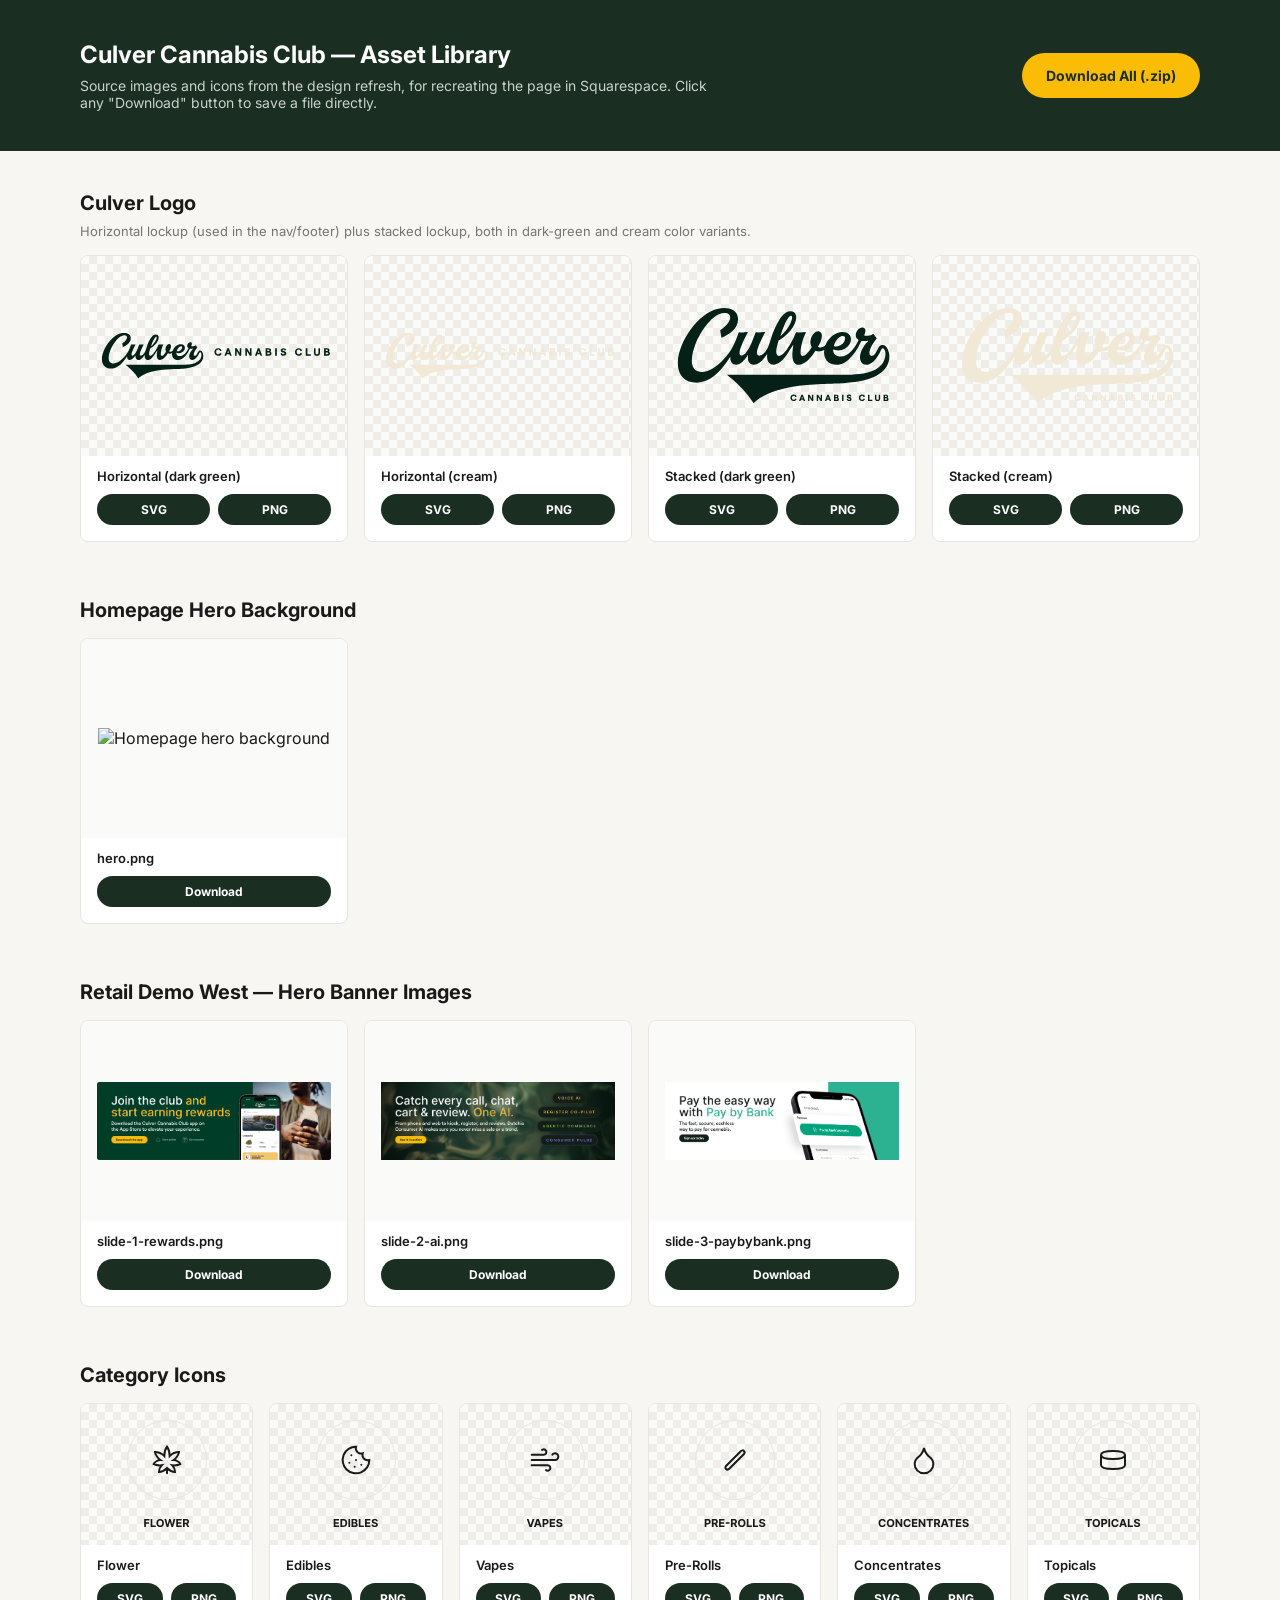
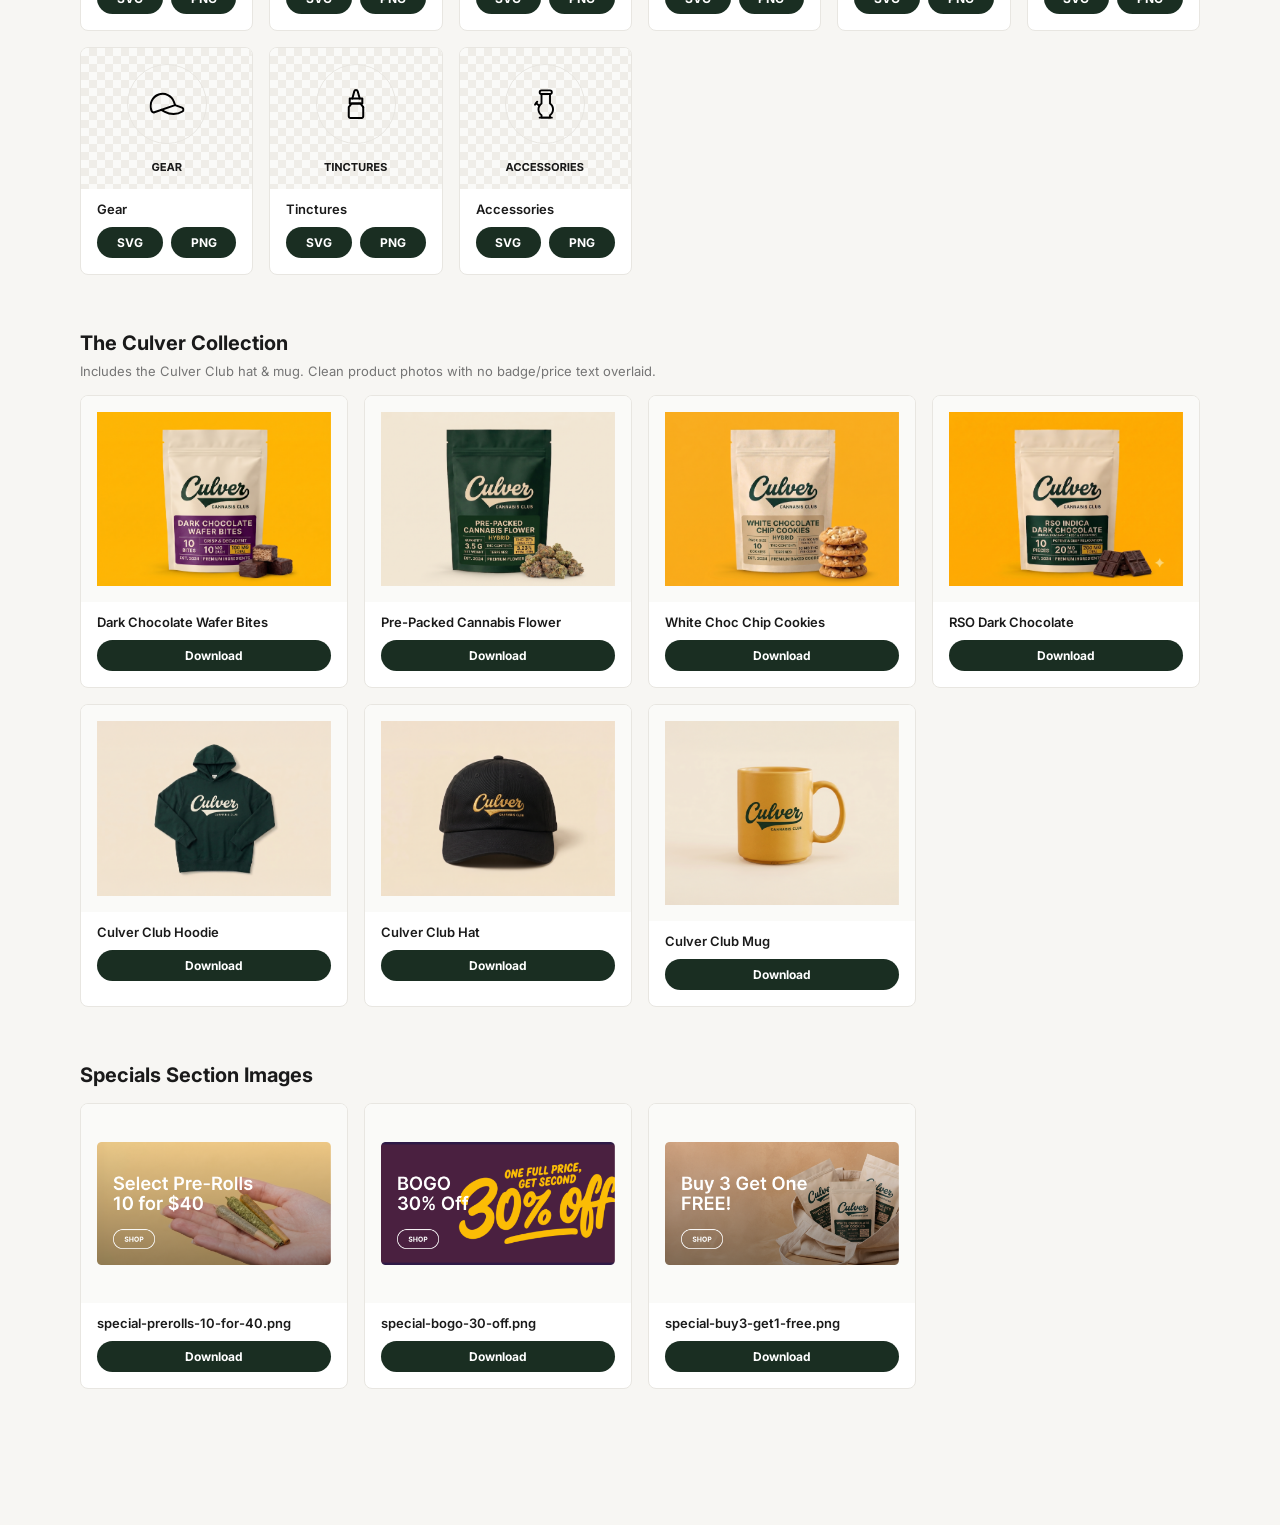
==== asset-library.html @ 673d92b9 "Add dark-green horizontal logo variant Recolors the existing horizontal lockup (only had a cream var" ====
<!DOCTYPE html>
<html lang="en">
<head>
<meta charset="UTF-8">
<title>Culver Cannabis Club — Asset Library</title>
<meta name="viewport" content="width=device-width, initial-scale=1.0">
<meta name="robots" content="noindex, nofollow">
<link rel="preconnect" href="https://fonts.googleapis.com">
<link href="https://fonts.googleapis.com/css2?family=Inter:wght@400;600;700&display=swap" rel="stylesheet">
<link rel="stylesheet" href="asset-library.css">
</head>
<body>

<header class="lib-header">
  <div>
    <h1>Culver Cannabis Club — Asset Library</h1>
    <p>Source images and icons from the design refresh, for recreating the page in Squarespace. Click any "Download" button to save a file directly.</p>
  </div>
  <a class="download-all" href="assets/library/culver-redesign-assets.zip" download>Download All (.zip)</a>
</header>

<main>

  <section class="lib-section">
    <h2>Culver Logo</h2>
    <p class="section-note">Horizontal lockup (used in the nav/footer) plus stacked lockup, both in dark-green and cream color variants.</p>
    <div class="asset-grid">
      <div class="asset-card">
        <div class="asset-thumb checker"><img src="assets/library/logo/culver-logo-horizontal-dark.svg" alt="Culver logo, horizontal, dark green"></div>
        <div class="asset-info">
          <span class="asset-name">Horizontal (dark green)</span>
          <div class="btn-row">
            <a class="btn-download" href="assets/library/logo/culver-logo-horizontal-dark.svg" download>SVG</a>
            <a class="btn-download" href="assets/library/logo/culver-logo-horizontal-dark.png" download>PNG</a>
          </div>
        </div>
      </div>
      <div class="asset-card">
        <div class="asset-thumb checker"><img src="assets/culver-script-logo.svg" alt="Culver logo, horizontal, cream"></div>
        <div class="asset-info">
          <span class="asset-name">Horizontal (cream)</span>
          <div class="btn-row">
            <a class="btn-download" href="assets/culver-script-logo.svg" download>SVG</a>
            <a class="btn-download" href="assets/library/logo/culver-logo.png" download>PNG</a>
          </div>
        </div>
      </div>
      <div class="asset-card">
        <div class="asset-thumb checker"><img src="assets/library/logo/culver-logo-stacked-dark.svg" alt="Culver logo, stacked, dark green"></div>
        <div class="asset-info">
          <span class="asset-name">Stacked (dark green)</span>
          <div class="btn-row">
            <a class="btn-download" href="assets/library/logo/culver-logo-stacked-dark.svg" download>SVG</a>
            <a class="btn-download" href="assets/library/logo/culver-logo-stacked-dark.png" download>PNG</a>
          </div>
        </div>
      </div>
      <div class="asset-card">
        <div class="asset-thumb checker"><img src="assets/library/logo/culver-logo-stacked-cream.svg" alt="Culver logo, stacked, cream"></div>
        <div class="asset-info">
          <span class="asset-name">Stacked (cream)</span>
          <div class="btn-row">
            <a class="btn-download" href="assets/library/logo/culver-logo-stacked-cream.svg" download>SVG</a>
            <a class="btn-download" href="assets/library/logo/culver-logo-stacked-cream.png" download>PNG</a>
          </div>
        </div>
      </div>
    </div>
  </section>

  <section class="lib-section">
    <h2>Homepage Hero Background</h2>
    <div class="asset-grid">
      <div class="asset-card">
        <div class="asset-thumb"><img src="assets/hero.png" alt="Homepage hero background"></div>
        <div class="asset-info">
          <span class="asset-name">hero.png</span>
          <a class="btn-download" href="assets/hero.png" download>Download</a>
        </div>
      </div>
    </div>
  </section>

  <section class="lib-section">
    <h2>Retail Demo West — Hero Banner Images</h2>
    <div class="asset-grid">
      <div class="asset-card">
        <div class="asset-thumb"><img src="assets/retail-west/carousel/slide-1-rewards.png" alt="Rewards banner"></div>
        <div class="asset-info">
          <span class="asset-name">slide-1-rewards.png</span>
          <a class="btn-download" href="assets/retail-west/carousel/slide-1-rewards.png" download>Download</a>
        </div>
      </div>
      <div class="asset-card">
        <div class="asset-thumb"><img src="assets/retail-west/carousel/slide-2-ai.png" alt="AI banner"></div>
        <div class="asset-info">
          <span class="asset-name">slide-2-ai.png</span>
          <a class="btn-download" href="assets/retail-west/carousel/slide-2-ai.png" download>Download</a>
        </div>
      </div>
      <div class="asset-card">
        <div class="asset-thumb"><img src="assets/retail-west/carousel/slide-3-paybybank.png" alt="Pay by Bank banner"></div>
        <div class="asset-info">
          <span class="asset-name">slide-3-paybybank.png</span>
          <a class="btn-download" href="assets/retail-west/carousel/slide-3-paybybank.png" download>Download</a>
        </div>
      </div>
    </div>
  </section>

  <section class="lib-section">
    <h2>Category Icons</h2>
    <div class="asset-grid asset-grid-compact">
      <div class="asset-card">
        <div class="asset-thumb checker"><img src="assets/retail-west/categories/flower.svg" alt="Flower icon"></div>
        <div class="asset-info">
          <span class="asset-name">Flower</span>
          <div class="btn-row">
            <a class="btn-download" href="assets/retail-west/categories/flower.svg" download>SVG</a>
            <a class="btn-download" href="assets/library/categories/flower.png" download>PNG</a>
          </div>
        </div>
      </div>
      <div class="asset-card">
        <div class="asset-thumb checker"><img src="assets/retail-west/categories/edibles.svg" alt="Edibles icon"></div>
        <div class="asset-info">
          <span class="asset-name">Edibles</span>
          <div class="btn-row">
            <a class="btn-download" href="assets/retail-west/categories/edibles.svg" download>SVG</a>
            <a class="btn-download" href="assets/library/categories/edibles.png" download>PNG</a>
          </div>
        </div>
      </div>
      <div class="asset-card">
        <div class="asset-thumb checker"><img src="assets/retail-west/categories/vapes.svg" alt="Vapes icon"></div>
        <div class="asset-info">
          <span class="asset-name">Vapes</span>
          <div class="btn-row">
            <a class="btn-download" href="assets/retail-west/categories/vapes.svg" download>SVG</a>
            <a class="btn-download" href="assets/library/categories/vapes.png" download>PNG</a>
          </div>
        </div>
      </div>
      <div class="asset-card">
        <div class="asset-thumb checker"><img src="assets/retail-west/categories/pre-rolls.svg" alt="Pre-Rolls icon"></div>
        <div class="asset-info">
          <span class="asset-name">Pre-Rolls</span>
          <div class="btn-row">
            <a class="btn-download" href="assets/retail-west/categories/pre-rolls.svg" download>SVG</a>
            <a class="btn-download" href="assets/library/categories/pre-rolls.png" download>PNG</a>
          </div>
        </div>
      </div>
      <div class="asset-card">
        <div class="asset-thumb checker"><img src="assets/retail-west/categories/concentrates.svg" alt="Concentrates icon"></div>
        <div class="asset-info">
          <span class="asset-name">Concentrates</span>
          <div class="btn-row">
            <a class="btn-download" href="assets/retail-west/categories/concentrates.svg" download>SVG</a>
            <a class="btn-download" href="assets/library/categories/concentrates.png" download>PNG</a>
          </div>
        </div>
      </div>
      <div class="asset-card">
        <div class="asset-thumb checker"><img src="assets/retail-west/categories/topicals.svg" alt="Topicals icon"></div>
        <div class="asset-info">
          <span class="asset-name">Topicals</span>
          <div class="btn-row">
            <a class="btn-download" href="assets/retail-west/categories/topicals.svg" download>SVG</a>
            <a class="btn-download" href="assets/library/categories/topicals.png" download>PNG</a>
          </div>
        </div>
      </div>
      <div class="asset-card">
        <div class="asset-thumb checker"><img src="assets/retail-west/categories/gear.svg" alt="Gear icon"></div>
        <div class="asset-info">
          <span class="asset-name">Gear</span>
          <div class="btn-row">
            <a class="btn-download" href="assets/retail-west/categories/gear.svg" download>SVG</a>
            <a class="btn-download" href="assets/library/categories/gear.png" download>PNG</a>
          </div>
        </div>
      </div>
      <div class="asset-card">
        <div class="asset-thumb checker"><img src="assets/retail-west/categories/tinctures.svg" alt="Tinctures icon"></div>
        <div class="asset-info">
          <span class="asset-name">Tinctures</span>
          <div class="btn-row">
            <a class="btn-download" href="assets/retail-west/categories/tinctures.svg" download>SVG</a>
            <a class="btn-download" href="assets/library/categories/tinctures.png" download>PNG</a>
          </div>
        </div>
      </div>
      <div class="asset-card">
        <div class="asset-thumb checker"><img src="assets/retail-west/categories/accessories.svg" alt="Accessories icon"></div>
        <div class="asset-info">
          <span class="asset-name">Accessories</span>
          <div class="btn-row">
            <a class="btn-download" href="assets/retail-west/categories/accessories.svg" download>SVG</a>
            <a class="btn-download" href="assets/library/categories/accessories.png" download>PNG</a>
          </div>
        </div>
      </div>
    </div>
  </section>

  <section class="lib-section">
    <h2>The Culver Collection</h2>
    <p class="section-note">Includes the Culver Club hat &amp; mug. Clean product photos with no badge/price text overlaid.</p>
    <div class="asset-grid">
      <div class="asset-card">
        <div class="asset-thumb"><img src="assets/library/culver-collection/dark-chocolate-wafer-bites.png" alt="Dark Chocolate Wafer Bites"></div>
        <div class="asset-info">
          <span class="asset-name">Dark Chocolate Wafer Bites</span>
          <a class="btn-download" href="assets/library/culver-collection/dark-chocolate-wafer-bites.png" download>Download</a>
        </div>
      </div>
      <div class="asset-card">
        <div class="asset-thumb"><img src="assets/library/culver-collection/pre-packed-cannabis-flower.png" alt="Pre-Packed Cannabis Flower"></div>
        <div class="asset-info">
          <span class="asset-name">Pre-Packed Cannabis Flower</span>
          <a class="btn-download" href="assets/library/culver-collection/pre-packed-cannabis-flower.png" download>Download</a>
        </div>
      </div>
      <div class="asset-card">
        <div class="asset-thumb"><img src="assets/library/culver-collection/white-choc-chip-cookies.png" alt="White Choc Chip Cookies"></div>
        <div class="asset-info">
          <span class="asset-name">White Choc Chip Cookies</span>
          <a class="btn-download" href="assets/library/culver-collection/white-choc-chip-cookies.png" download>Download</a>
        </div>
      </div>
      <div class="asset-card">
        <div class="asset-thumb"><img src="assets/library/culver-collection/rso-dark-chocolate.png" alt="RSO Dark Chocolate"></div>
        <div class="asset-info">
          <span class="asset-name">RSO Dark Chocolate</span>
          <a class="btn-download" href="assets/library/culver-collection/rso-dark-chocolate.png" download>Download</a>
        </div>
      </div>
      <div class="asset-card">
        <div class="asset-thumb"><img src="assets/library/culver-collection/culver-club-hoodie.png" alt="Culver Club Hoodie"></div>
        <div class="asset-info">
          <span class="asset-name">Culver Club Hoodie</span>
          <a class="btn-download" href="assets/library/culver-collection/culver-club-hoodie.png" download>Download</a>
        </div>
      </div>
      <div class="asset-card">
        <div class="asset-thumb"><img src="assets/library/culver-collection/culver-club-hat.png" alt="Culver Club Hat"></div>
        <div class="asset-info">
          <span class="asset-name">Culver Club Hat</span>
          <a class="btn-download" href="assets/library/culver-collection/culver-club-hat.png" download>Download</a>
        </div>
      </div>
      <div class="asset-card">
        <div class="asset-thumb"><img src="assets/library/culver-collection/culver-club-mug.png" alt="Culver Club Mug"></div>
        <div class="asset-info">
          <span class="asset-name">Culver Club Mug</span>
          <a class="btn-download" href="assets/library/culver-collection/culver-club-mug.png" download>Download</a>
        </div>
      </div>
    </div>
  </section>

  <section class="lib-section">
    <h2>Specials Section Images</h2>
    <div class="asset-grid">
      <div class="asset-card">
        <div class="asset-thumb"><img src="assets/retail-west/specials/special-prerolls-10-for-40.png" alt="Select Pre-Rolls 10 for $40"></div>
        <div class="asset-info">
          <span class="asset-name">special-prerolls-10-for-40.png</span>
          <a class="btn-download" href="assets/retail-west/specials/special-prerolls-10-for-40.png" download>Download</a>
        </div>
      </div>
      <div class="asset-card">
        <div class="asset-thumb"><img src="assets/retail-west/specials/special-bogo-30-off.png" alt="BOGO 30% Off"></div>
        <div class="asset-info">
          <span class="asset-name">special-bogo-30-off.png</span>
          <a class="btn-download" href="assets/retail-west/specials/special-bogo-30-off.png" download>Download</a>
        </div>
      </div>
      <div class="asset-card">
        <div class="asset-thumb"><img src="assets/retail-west/specials/special-buy3-get1-free.png" alt="Buy 3 Get One Free"></div>
        <div class="asset-info">
          <span class="asset-name">special-buy3-get1-free.png</span>
          <a class="btn-download" href="assets/retail-west/specials/special-buy3-get1-free.png" download>Download</a>
        </div>
      </div>
    </div>
  </section>

</main>
</body>
</html>
---- asset-library.css ----
* {
  margin: 0;
  padding: 0;
  box-sizing: border-box;
}

body {
  font-family: 'Inter', sans-serif;
  background: #F7F6F3;
  color: #1A1A1A;
}

.lib-header {
  background: #1A2E22;
  color: #fff;
  padding: 40px 80px;
  display: flex;
  align-items: center;
  justify-content: space-between;
  gap: 24px;
  flex-wrap: wrap;
}

.lib-header h1 {
  font-size: 24px;
  margin-bottom: 8px;
}

.lib-header p {
  font-size: 14px;
  color: #C9D2CB;
  max-width: 640px;
}

.download-all {
  flex-shrink: 0;
  background: #FBBC05;
  color: #1A2E22;
  font-weight: 700;
  font-size: 14px;
  text-decoration: none;
  padding: 14px 24px;
  border-radius: 100px;
  white-space: nowrap;
}

main {
  padding: 40px 80px 80px;
}

.lib-section {
  margin-bottom: 56px;
}

.lib-section h2 {
  font-size: 20px;
  font-weight: 700;
  margin-bottom: 8px;
}

.section-note {
  font-size: 13px;
  color: #757575;
  margin-bottom: 16px;
}

.asset-grid {
  display: grid;
  grid-template-columns: repeat(auto-fill, minmax(220px, 1fr));
  gap: 16px;
  margin-top: 16px;
}

.asset-grid-compact {
  grid-template-columns: repeat(auto-fill, minmax(160px, 1fr));
}

.asset-card {
  background: #fff;
  border: 1px solid #E8E6E1;
  border-radius: 8px;
  overflow: hidden;
  display: flex;
  flex-direction: column;
}

.asset-thumb {
  aspect-ratio: 4 / 3;
  display: flex;
  align-items: center;
  justify-content: center;
  background: #FAFAF8;
  padding: 16px;
}

.asset-thumb.checker {
  background-image:
    linear-gradient(45deg, #EFEDE8 25%, transparent 25%),
    linear-gradient(-45deg, #EFEDE8 25%, transparent 25%),
    linear-gradient(45deg, transparent 75%, #EFEDE8 75%),
    linear-gradient(-45deg, transparent 75%, #EFEDE8 75%);
  background-size: 16px 16px;
  background-position: 0 0, 0 8px, 8px -8px, -8px 0;
}

.asset-thumb img {
  max-width: 100%;
  max-height: 100%;
  object-fit: contain;
}

.asset-info {
  padding: 12px 16px 16px;
  display: flex;
  flex-direction: column;
  gap: 10px;
}

.asset-name {
  font-size: 13px;
  font-weight: 600;
  word-break: break-word;
}

.btn-download {
  display: inline-block;
  text-align: center;
  background: #1A2E22;
  color: #fff;
  font-size: 12px;
  font-weight: 700;
  text-decoration: none;
  padding: 8px 14px;
  border-radius: 100px;
}

.btn-row {
  display: flex;
  gap: 8px;
}

.btn-row .btn-download {
  flex: 1;
}
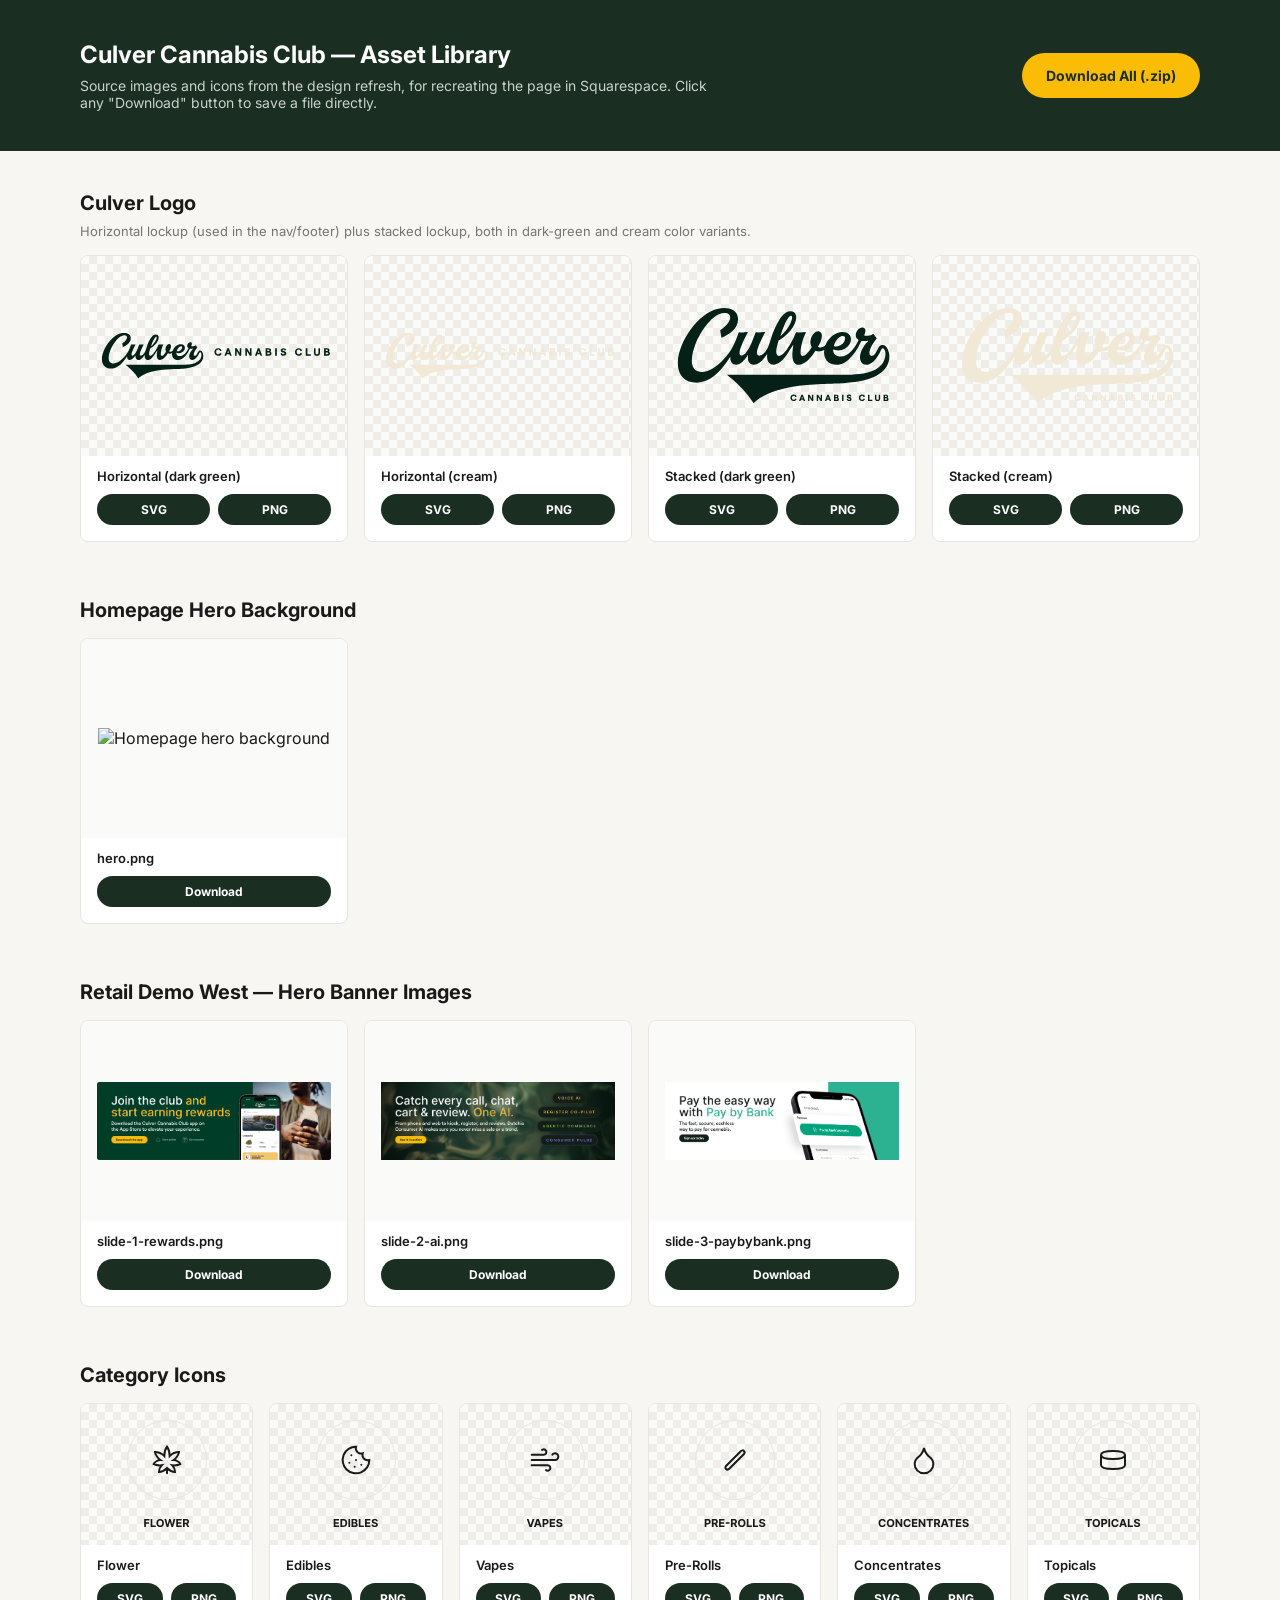
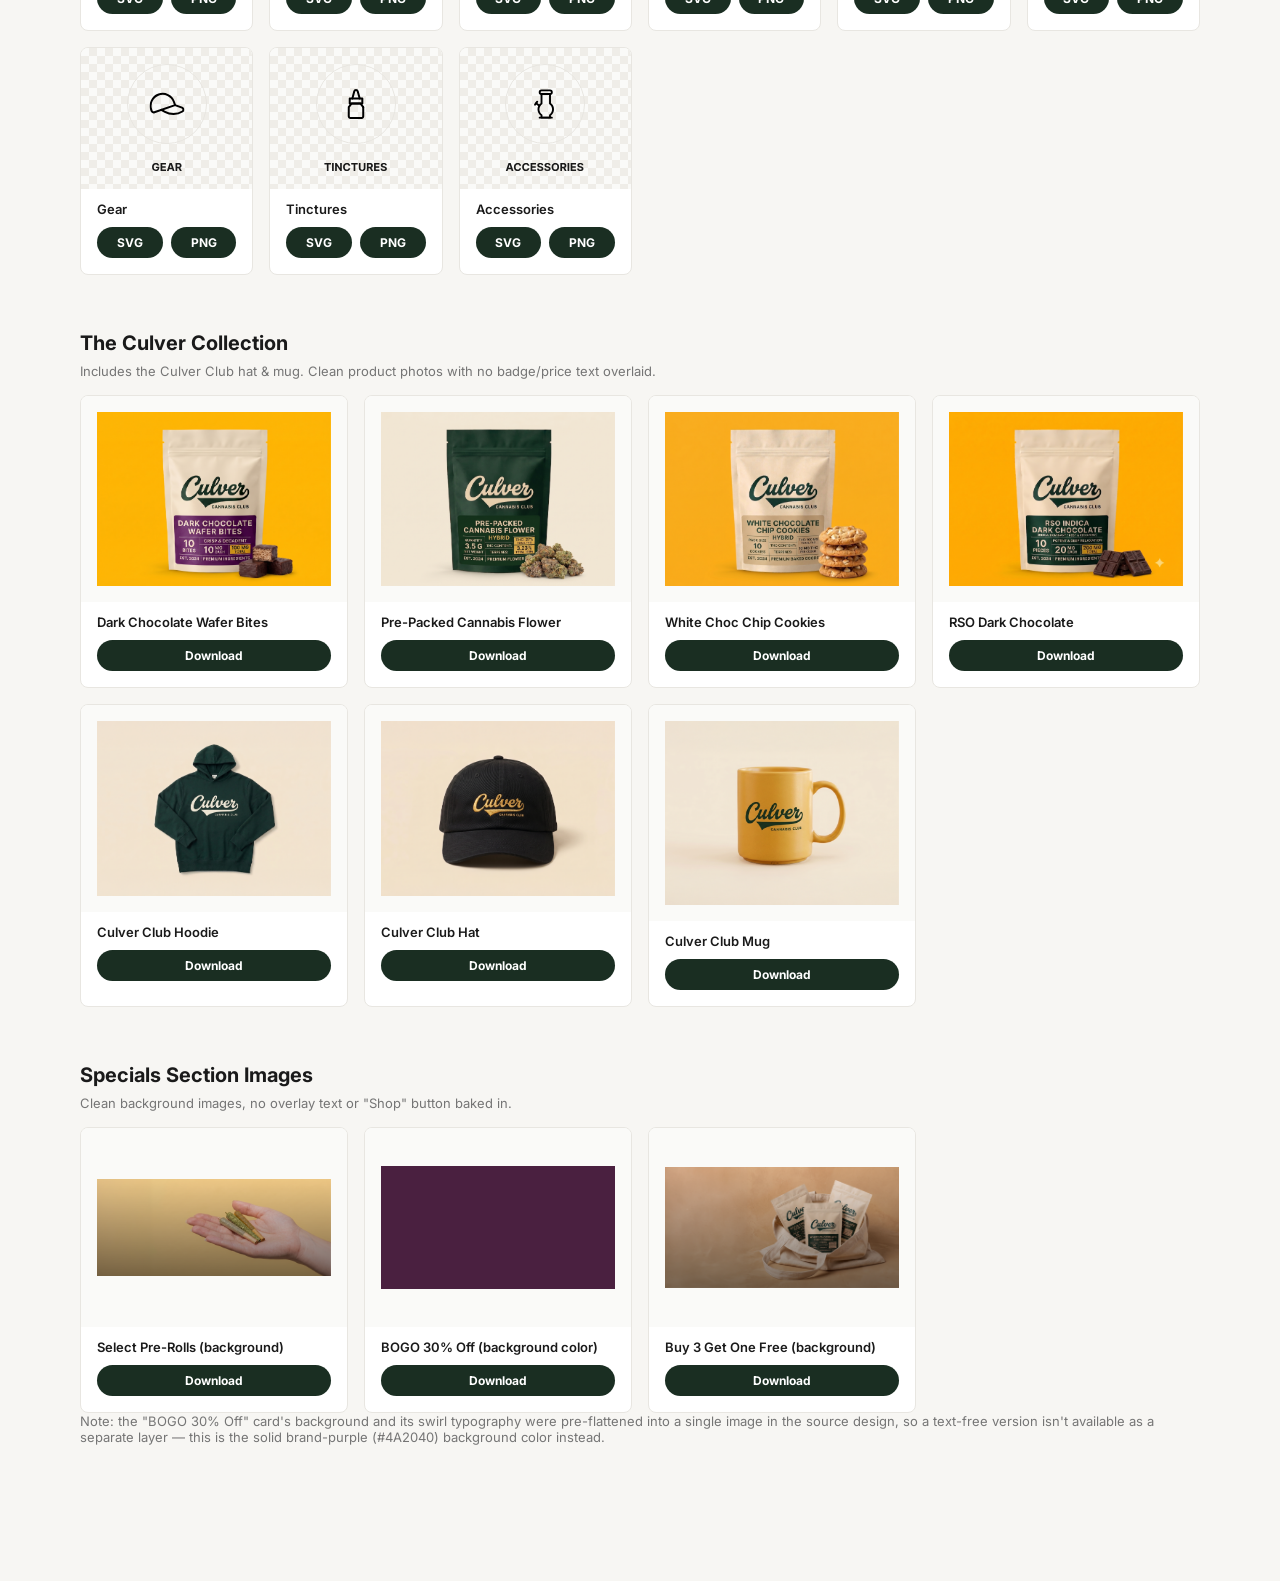
==== commit a481d6bb: "Use clean specials background images (no overlay text/CTA button) Re-exports the specials section ba" ====
--- a/asset-library.html
+++ b/asset-library.html
@@ -262,29 +262,31 @@
 
   <section class="lib-section">
     <h2>Specials Section Images</h2>
-    <div class="asset-grid">
-      <div class="asset-card">
-        <div class="asset-thumb"><img src="assets/retail-west/specials/special-prerolls-10-for-40.png" alt="Select Pre-Rolls 10 for $40"></div>
-        <div class="asset-info">
-          <span class="asset-name">special-prerolls-10-for-40.png</span>
-          <a class="btn-download" href="assets/retail-west/specials/special-prerolls-10-for-40.png" download>Download</a>
-        </div>
-      </div>
-      <div class="asset-card">
-        <div class="asset-thumb"><img src="assets/retail-west/specials/special-bogo-30-off.png" alt="BOGO 30% Off"></div>
-        <div class="asset-info">
-          <span class="asset-name">special-bogo-30-off.png</span>
-          <a class="btn-download" href="assets/retail-west/specials/special-bogo-30-off.png" download>Download</a>
-        </div>
-      </div>
-      <div class="asset-card">
-        <div class="asset-thumb"><img src="assets/retail-west/specials/special-buy3-get1-free.png" alt="Buy 3 Get One Free"></div>
-        <div class="asset-info">
-          <span class="asset-name">special-buy3-get1-free.png</span>
-          <a class="btn-download" href="assets/retail-west/specials/special-buy3-get1-free.png" download>Download</a>
-        </div>
-      </div>
-    </div>
+    <p class="section-note">Clean background images, no overlay text or "Shop" button baked in.</p>
+    <div class="asset-grid">
+      <div class="asset-card">
+        <div class="asset-thumb"><img src="assets/library/specials/special-prerolls-clean.png" alt="Select Pre-Rolls background, no text"></div>
+        <div class="asset-info">
+          <span class="asset-name">Select Pre-Rolls (background)</span>
+          <a class="btn-download" href="assets/library/specials/special-prerolls-clean.png" download>Download</a>
+        </div>
+      </div>
+      <div class="asset-card">
+        <div class="asset-thumb"><img src="assets/library/specials/special-bogo-clean.png" alt="BOGO background color, no text"></div>
+        <div class="asset-info">
+          <span class="asset-name">BOGO 30% Off (background color)</span>
+          <a class="btn-download" href="assets/library/specials/special-bogo-clean.png" download>Download</a>
+        </div>
+      </div>
+      <div class="asset-card">
+        <div class="asset-thumb"><img src="assets/library/specials/special-buy3-get1-free-clean.png" alt="Buy 3 Get One Free background, no text"></div>
+        <div class="asset-info">
+          <span class="asset-name">Buy 3 Get One Free (background)</span>
+          <a class="btn-download" href="assets/library/specials/special-buy3-get1-free-clean.png" download>Download</a>
+        </div>
+      </div>
+    </div>
+    <p class="section-note">Note: the "BOGO 30% Off" card's background and its swirl typography were pre-flattened into a single image in the source design, so a text-free version isn't available as a separate layer — this is the solid brand-purple (#4A2040) background color instead.</p>
   </section>
 
 </main>
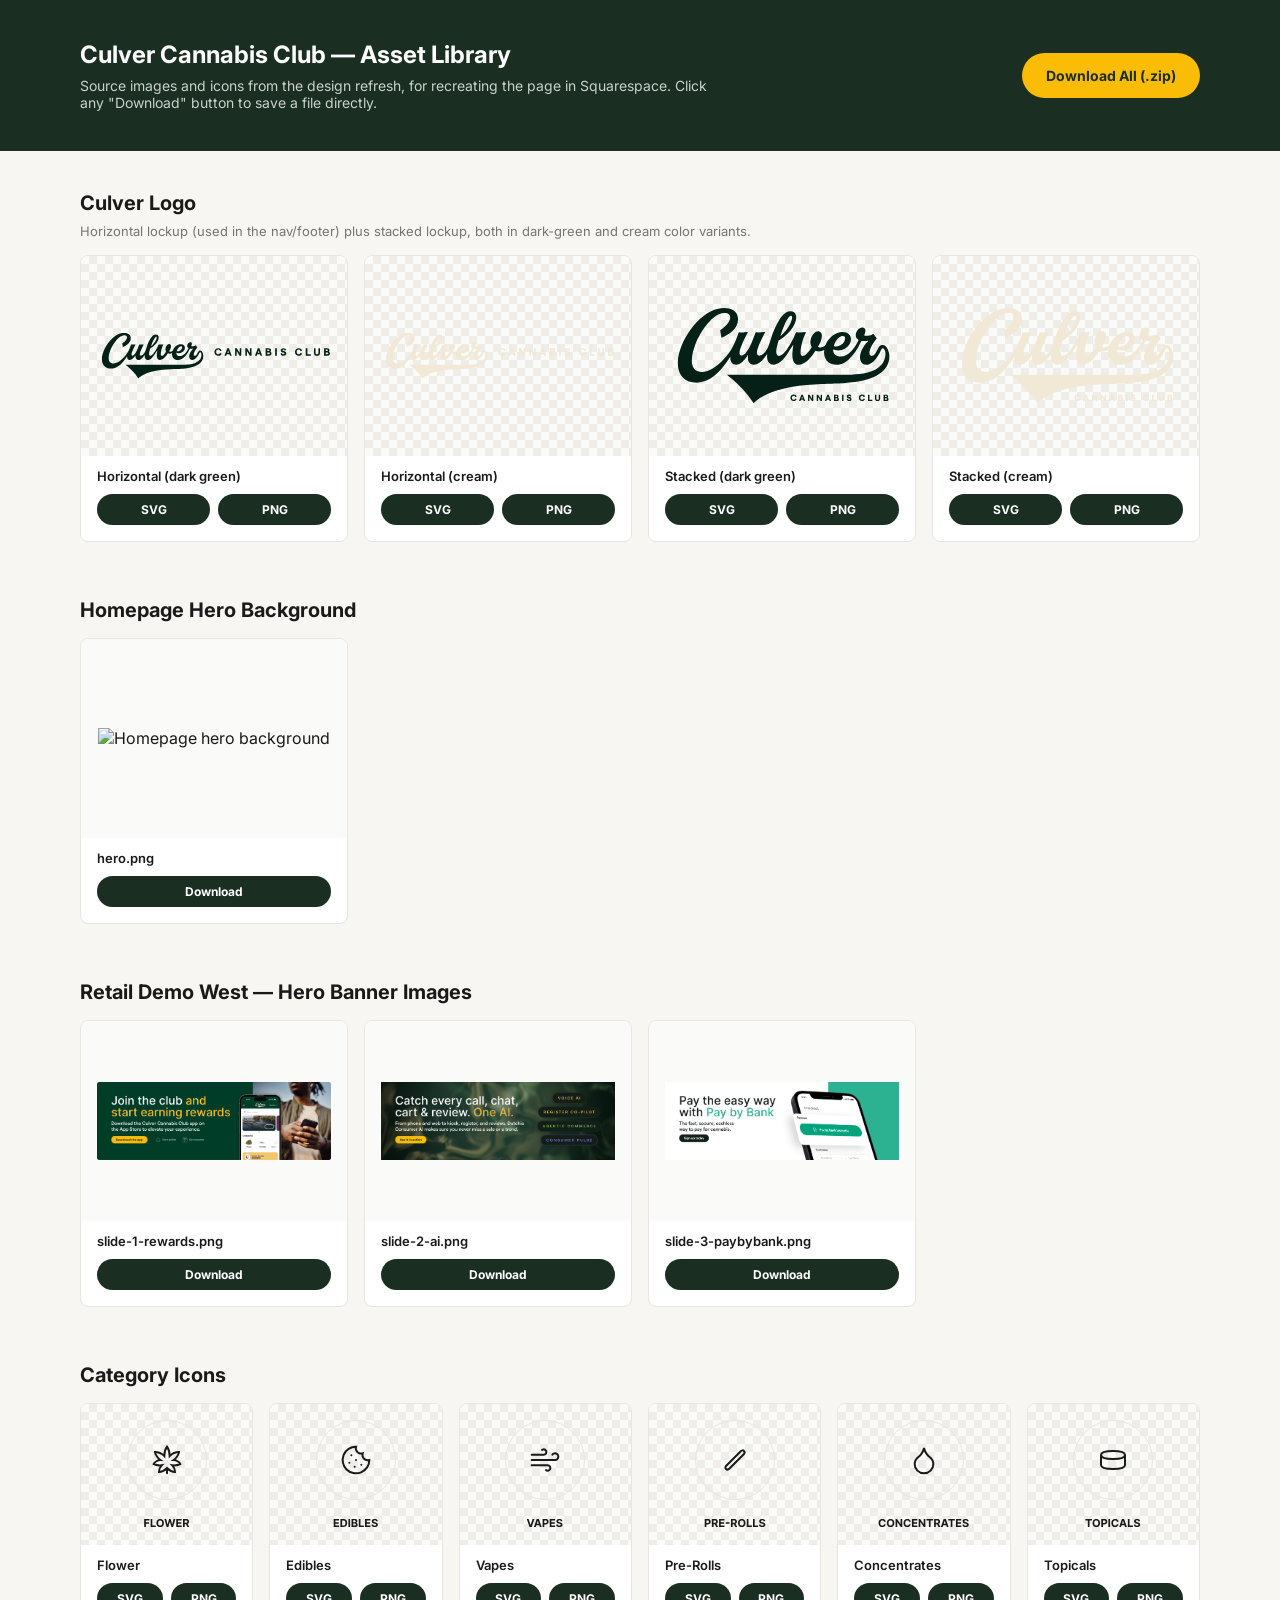
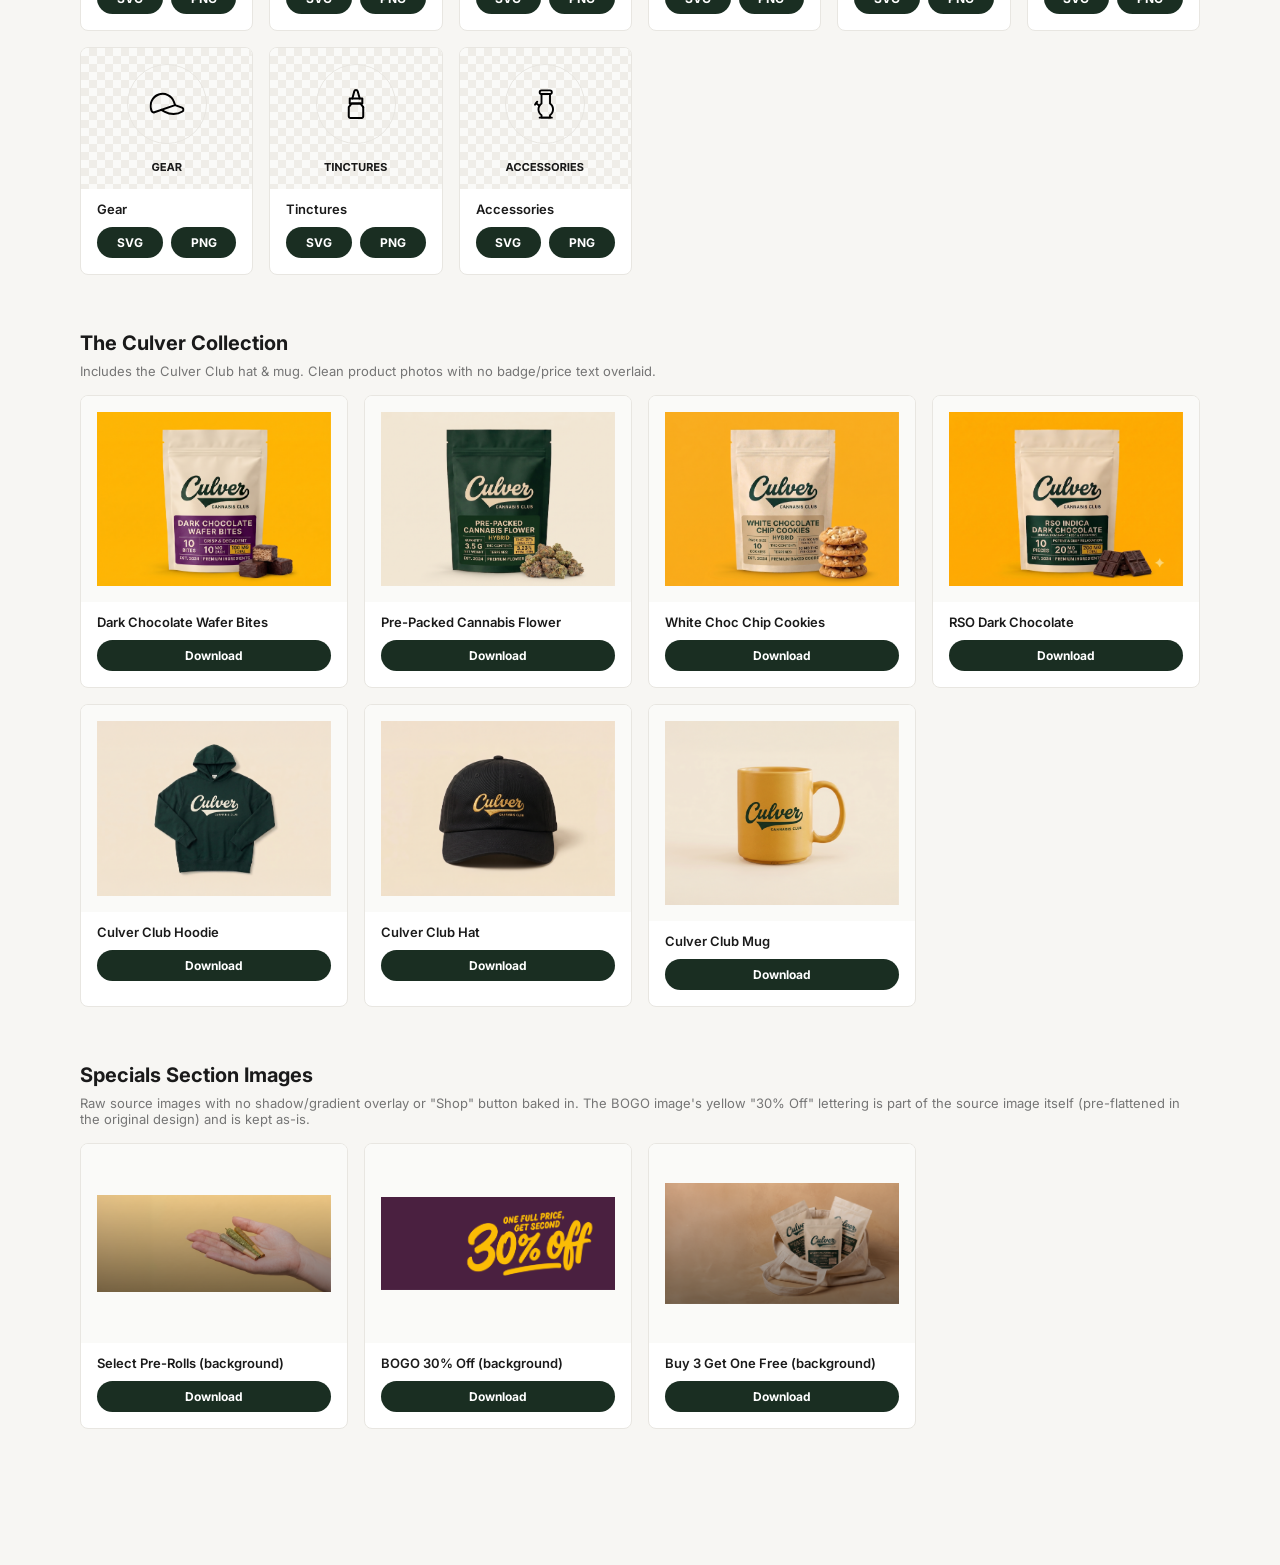
==== commit fa1ba893: "Remove shadow gradient overlay from specials images The specials backgrounds each had a dark linear-" ====
--- a/asset-library.html
+++ b/asset-library.html
@@ -262,31 +262,30 @@
 
   <section class="lib-section">
     <h2>Specials Section Images</h2>
-    <p class="section-note">Clean background images, no overlay text or "Shop" button baked in.</p>
-    <div class="asset-grid">
-      <div class="asset-card">
-        <div class="asset-thumb"><img src="assets/library/specials/special-prerolls-clean.png" alt="Select Pre-Rolls background, no text"></div>
+    <p class="section-note">Raw source images with no shadow/gradient overlay or "Shop" button baked in. The BOGO image's yellow "30% Off" lettering is part of the source image itself (pre-flattened in the original design) and is kept as-is.</p>
+    <div class="asset-grid">
+      <div class="asset-card">
+        <div class="asset-thumb"><img src="assets/library/specials/special-prerolls-clean.png" alt="Select Pre-Rolls background, no overlay"></div>
         <div class="asset-info">
           <span class="asset-name">Select Pre-Rolls (background)</span>
           <a class="btn-download" href="assets/library/specials/special-prerolls-clean.png" download>Download</a>
         </div>
       </div>
       <div class="asset-card">
-        <div class="asset-thumb"><img src="assets/library/specials/special-bogo-clean.png" alt="BOGO background color, no text"></div>
-        <div class="asset-info">
-          <span class="asset-name">BOGO 30% Off (background color)</span>
+        <div class="asset-thumb"><img src="assets/library/specials/special-bogo-clean.png" alt="BOGO 30% Off background"></div>
+        <div class="asset-info">
+          <span class="asset-name">BOGO 30% Off (background)</span>
           <a class="btn-download" href="assets/library/specials/special-bogo-clean.png" download>Download</a>
         </div>
       </div>
       <div class="asset-card">
-        <div class="asset-thumb"><img src="assets/library/specials/special-buy3-get1-free-clean.png" alt="Buy 3 Get One Free background, no text"></div>
+        <div class="asset-thumb"><img src="assets/library/specials/special-buy3-get1-free-clean.png" alt="Buy 3 Get One Free background, no overlay"></div>
         <div class="asset-info">
           <span class="asset-name">Buy 3 Get One Free (background)</span>
           <a class="btn-download" href="assets/library/specials/special-buy3-get1-free-clean.png" download>Download</a>
         </div>
       </div>
     </div>
-    <p class="section-note">Note: the "BOGO 30% Off" card's background and its swirl typography were pre-flattened into a single image in the source design, so a text-free version isn't available as a separate layer — this is the solid brand-purple (#4A2040) background color instead.</p>
   </section>
 
 </main>
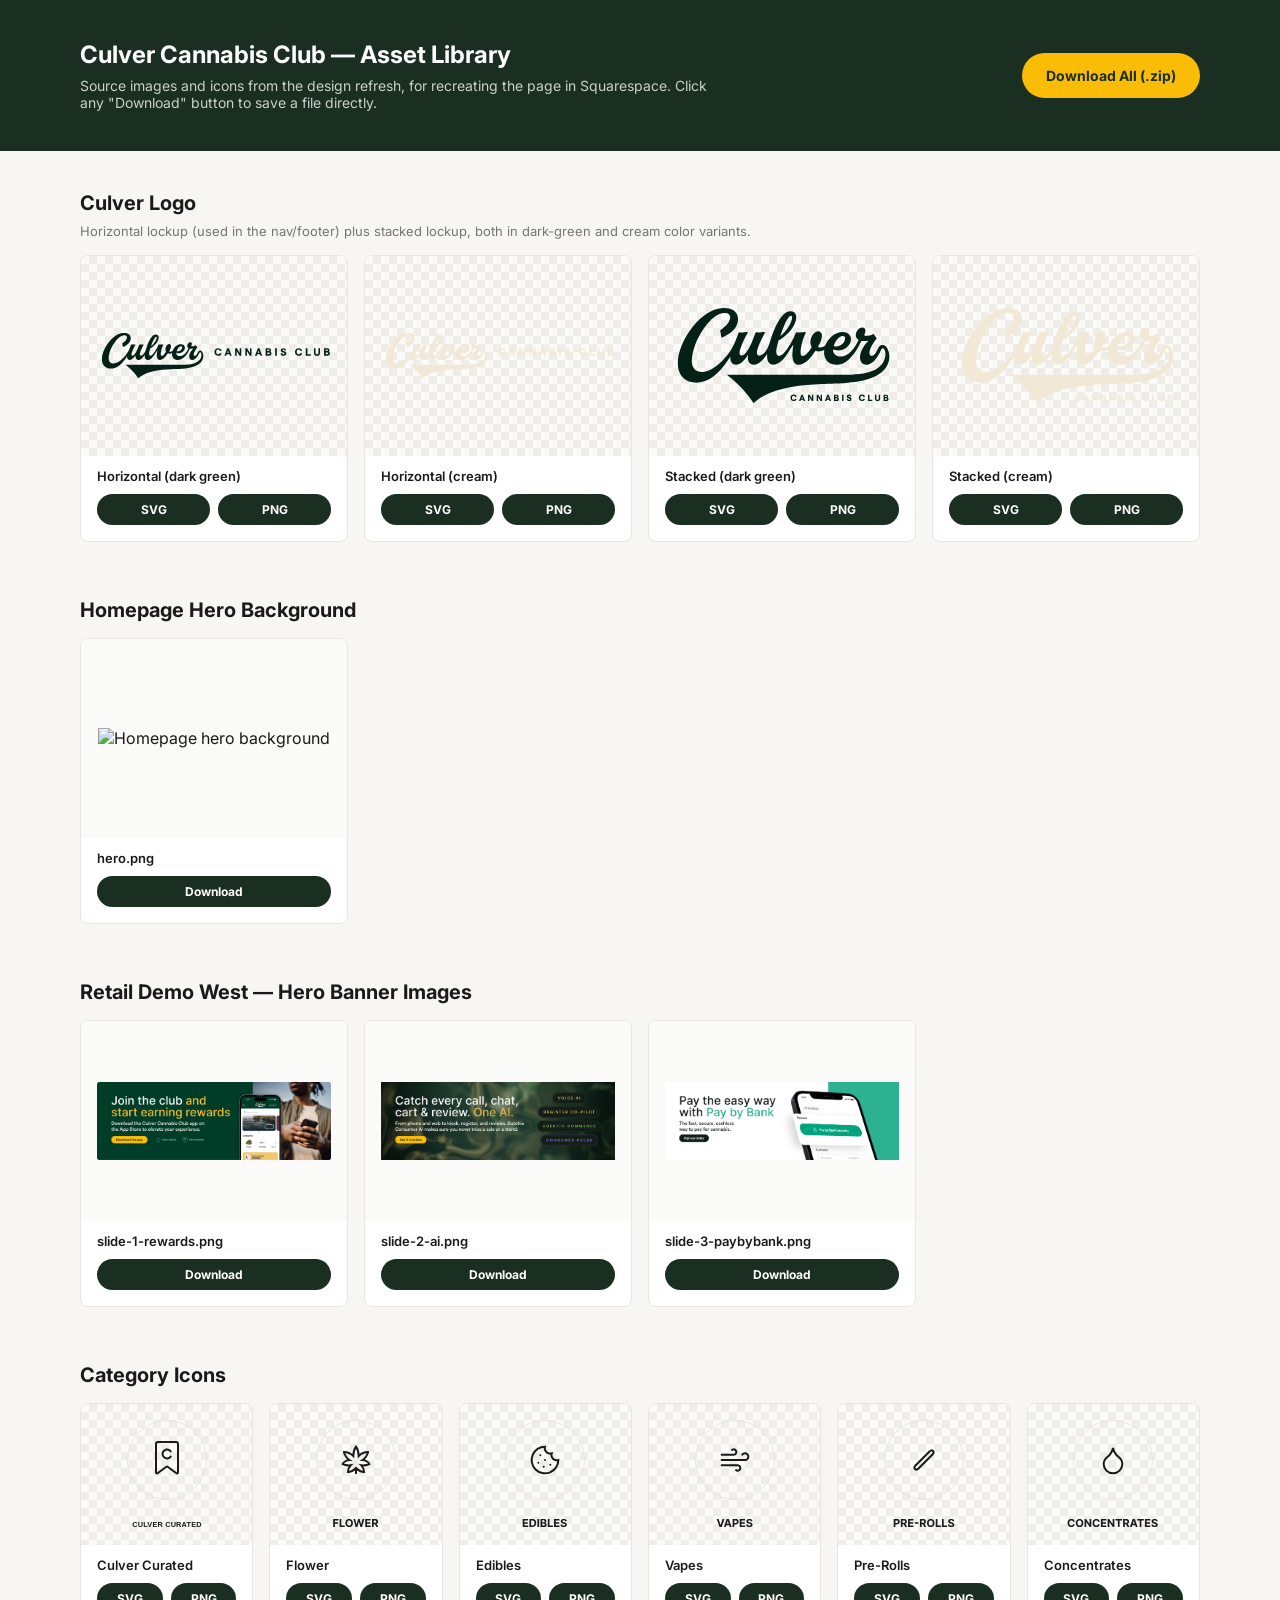
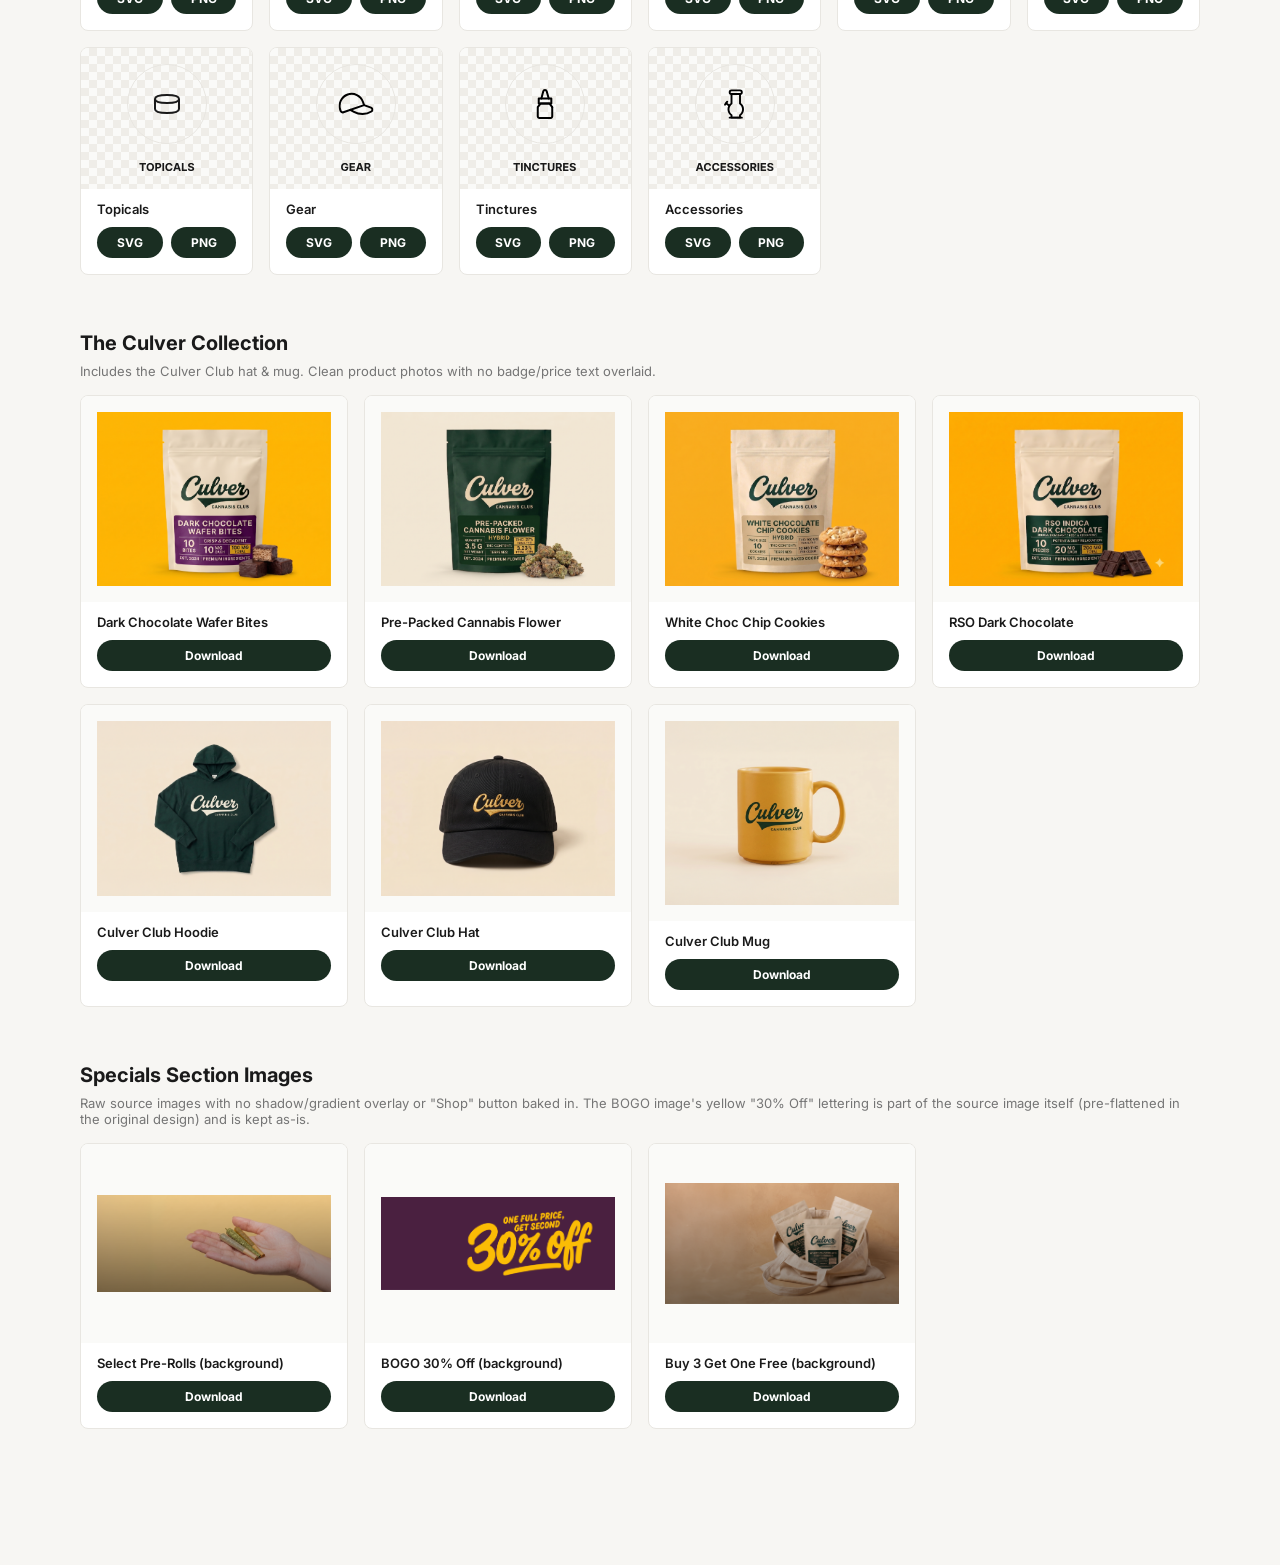
==== commit e1a59616: "Add Culver Curated icon to the asset library page New first entry in the Category Icons section (SVG" ====
--- a/asset-library.html
+++ b/asset-library.html
@@ -112,6 +112,16 @@
     <h2>Category Icons</h2>
     <div class="asset-grid asset-grid-compact">
       <div class="asset-card">
+        <div class="asset-thumb checker"><img src="assets/retail-west/categories/culver-curated.svg" alt="Culver Curated icon"></div>
+        <div class="asset-info">
+          <span class="asset-name">Culver Curated</span>
+          <div class="btn-row">
+            <a class="btn-download" href="assets/retail-west/categories/culver-curated.svg" download>SVG</a>
+            <a class="btn-download" href="assets/library/categories/culver-curated.png" download>PNG</a>
+          </div>
+        </div>
+      </div>
+      <div class="asset-card">
         <div class="asset-thumb checker"><img src="assets/retail-west/categories/flower.svg" alt="Flower icon"></div>
         <div class="asset-info">
           <span class="asset-name">Flower</span>
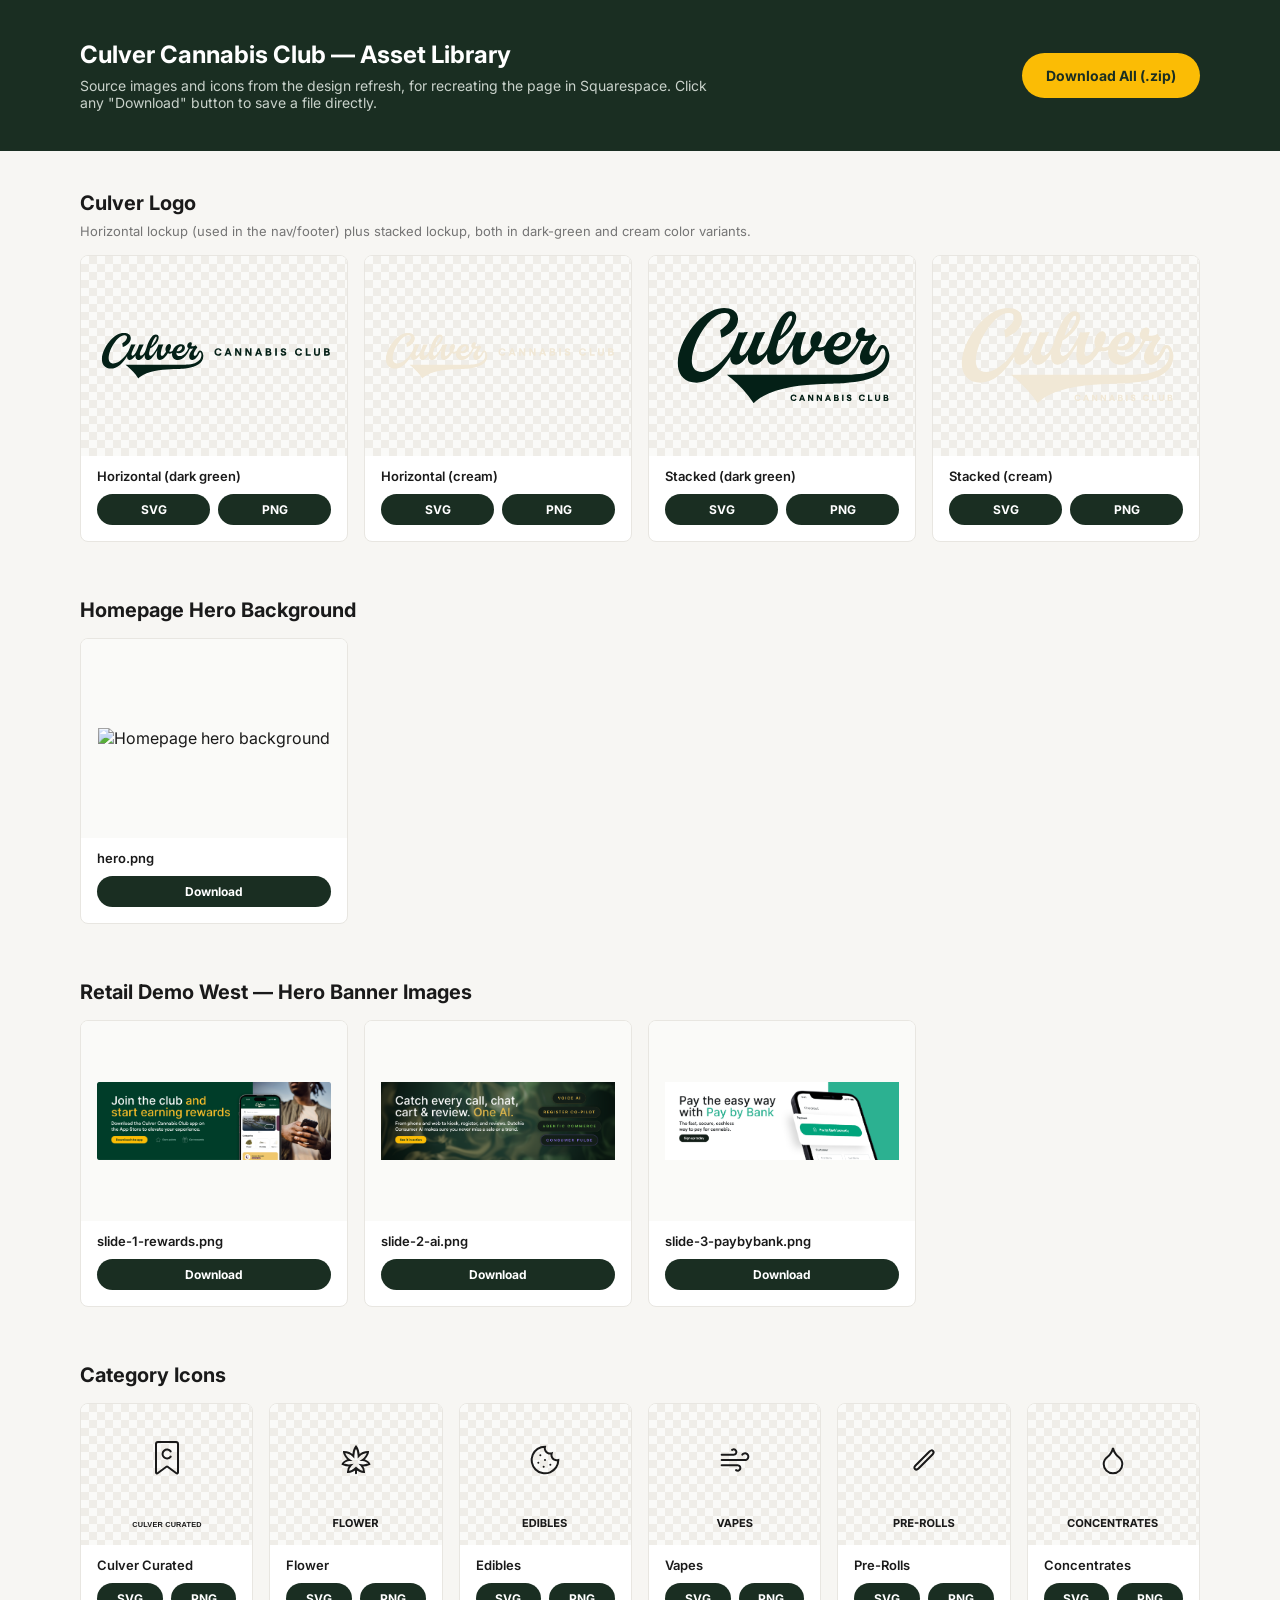
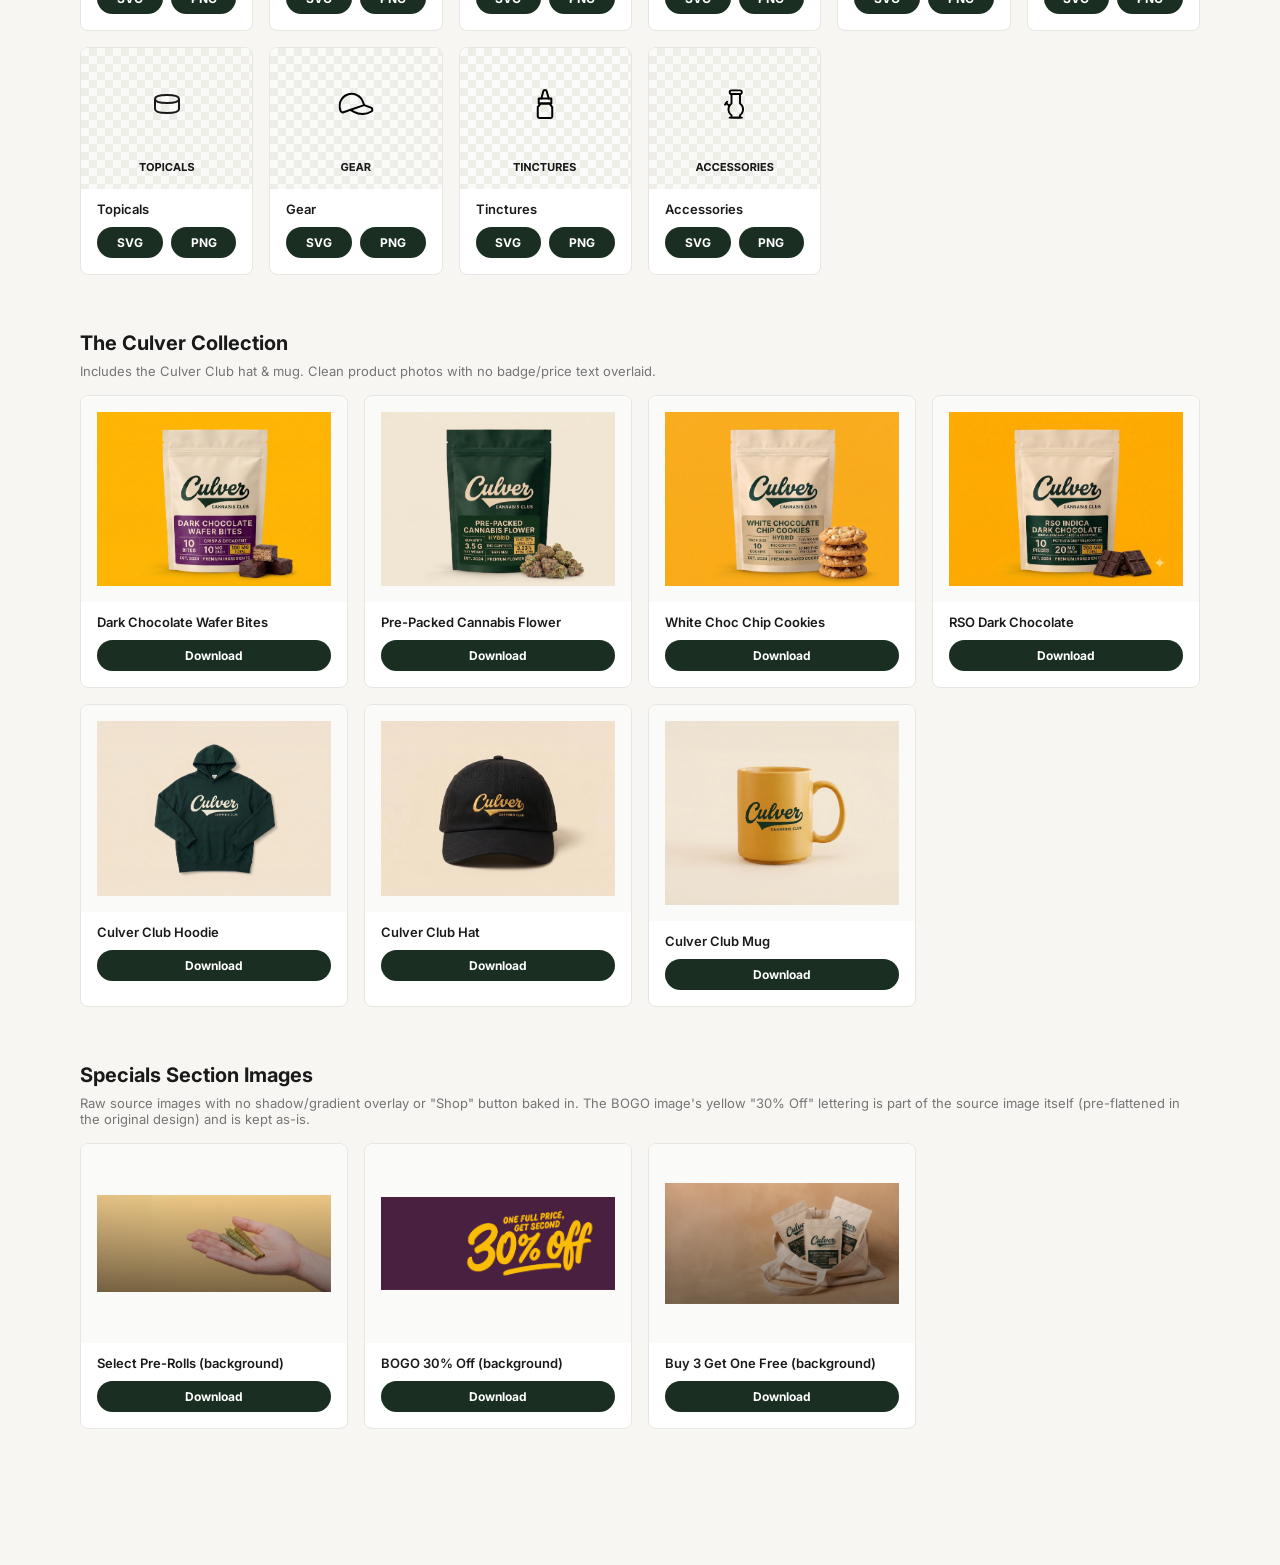
==== commit 7be27427: "Remove circle border from category icons on the asset library page Added no-circle SVG variants (ico" ====
--- a/asset-library.html
+++ b/asset-library.html
@@ -112,101 +112,101 @@
     <h2>Category Icons</h2>
     <div class="asset-grid asset-grid-compact">
       <div class="asset-card">
-        <div class="asset-thumb checker"><img src="assets/retail-west/categories/culver-curated.svg" alt="Culver Curated icon"></div>
+        <div class="asset-thumb checker"><img src="assets/library/categories/culver-curated.svg" alt="Culver Curated icon"></div>
         <div class="asset-info">
           <span class="asset-name">Culver Curated</span>
           <div class="btn-row">
-            <a class="btn-download" href="assets/retail-west/categories/culver-curated.svg" download>SVG</a>
+            <a class="btn-download" href="assets/library/categories/culver-curated.svg" download>SVG</a>
             <a class="btn-download" href="assets/library/categories/culver-curated.png" download>PNG</a>
           </div>
         </div>
       </div>
       <div class="asset-card">
-        <div class="asset-thumb checker"><img src="assets/retail-west/categories/flower.svg" alt="Flower icon"></div>
+        <div class="asset-thumb checker"><img src="assets/library/categories/flower.svg" alt="Flower icon"></div>
         <div class="asset-info">
           <span class="asset-name">Flower</span>
           <div class="btn-row">
-            <a class="btn-download" href="assets/retail-west/categories/flower.svg" download>SVG</a>
+            <a class="btn-download" href="assets/library/categories/flower.svg" download>SVG</a>
             <a class="btn-download" href="assets/library/categories/flower.png" download>PNG</a>
           </div>
         </div>
       </div>
       <div class="asset-card">
-        <div class="asset-thumb checker"><img src="assets/retail-west/categories/edibles.svg" alt="Edibles icon"></div>
+        <div class="asset-thumb checker"><img src="assets/library/categories/edibles.svg" alt="Edibles icon"></div>
         <div class="asset-info">
           <span class="asset-name">Edibles</span>
           <div class="btn-row">
-            <a class="btn-download" href="assets/retail-west/categories/edibles.svg" download>SVG</a>
+            <a class="btn-download" href="assets/library/categories/edibles.svg" download>SVG</a>
             <a class="btn-download" href="assets/library/categories/edibles.png" download>PNG</a>
           </div>
         </div>
       </div>
       <div class="asset-card">
-        <div class="asset-thumb checker"><img src="assets/retail-west/categories/vapes.svg" alt="Vapes icon"></div>
+        <div class="asset-thumb checker"><img src="assets/library/categories/vapes.svg" alt="Vapes icon"></div>
         <div class="asset-info">
           <span class="asset-name">Vapes</span>
           <div class="btn-row">
-            <a class="btn-download" href="assets/retail-west/categories/vapes.svg" download>SVG</a>
+            <a class="btn-download" href="assets/library/categories/vapes.svg" download>SVG</a>
             <a class="btn-download" href="assets/library/categories/vapes.png" download>PNG</a>
           </div>
         </div>
       </div>
       <div class="asset-card">
-        <div class="asset-thumb checker"><img src="assets/retail-west/categories/pre-rolls.svg" alt="Pre-Rolls icon"></div>
+        <div class="asset-thumb checker"><img src="assets/library/categories/pre-rolls.svg" alt="Pre-Rolls icon"></div>
         <div class="asset-info">
           <span class="asset-name">Pre-Rolls</span>
           <div class="btn-row">
-            <a class="btn-download" href="assets/retail-west/categories/pre-rolls.svg" download>SVG</a>
+            <a class="btn-download" href="assets/library/categories/pre-rolls.svg" download>SVG</a>
             <a class="btn-download" href="assets/library/categories/pre-rolls.png" download>PNG</a>
           </div>
         </div>
       </div>
       <div class="asset-card">
-        <div class="asset-thumb checker"><img src="assets/retail-west/categories/concentrates.svg" alt="Concentrates icon"></div>
+        <div class="asset-thumb checker"><img src="assets/library/categories/concentrates.svg" alt="Concentrates icon"></div>
         <div class="asset-info">
           <span class="asset-name">Concentrates</span>
           <div class="btn-row">
-            <a class="btn-download" href="assets/retail-west/categories/concentrates.svg" download>SVG</a>
+            <a class="btn-download" href="assets/library/categories/concentrates.svg" download>SVG</a>
             <a class="btn-download" href="assets/library/categories/concentrates.png" download>PNG</a>
           </div>
         </div>
       </div>
       <div class="asset-card">
-        <div class="asset-thumb checker"><img src="assets/retail-west/categories/topicals.svg" alt="Topicals icon"></div>
+        <div class="asset-thumb checker"><img src="assets/library/categories/topicals.svg" alt="Topicals icon"></div>
         <div class="asset-info">
           <span class="asset-name">Topicals</span>
           <div class="btn-row">
-            <a class="btn-download" href="assets/retail-west/categories/topicals.svg" download>SVG</a>
+            <a class="btn-download" href="assets/library/categories/topicals.svg" download>SVG</a>
             <a class="btn-download" href="assets/library/categories/topicals.png" download>PNG</a>
           </div>
         </div>
       </div>
       <div class="asset-card">
-        <div class="asset-thumb checker"><img src="assets/retail-west/categories/gear.svg" alt="Gear icon"></div>
+        <div class="asset-thumb checker"><img src="assets/library/categories/gear.svg" alt="Gear icon"></div>
         <div class="asset-info">
           <span class="asset-name">Gear</span>
           <div class="btn-row">
-            <a class="btn-download" href="assets/retail-west/categories/gear.svg" download>SVG</a>
+            <a class="btn-download" href="assets/library/categories/gear.svg" download>SVG</a>
             <a class="btn-download" href="assets/library/categories/gear.png" download>PNG</a>
           </div>
         </div>
       </div>
       <div class="asset-card">
-        <div class="asset-thumb checker"><img src="assets/retail-west/categories/tinctures.svg" alt="Tinctures icon"></div>
+        <div class="asset-thumb checker"><img src="assets/library/categories/tinctures.svg" alt="Tinctures icon"></div>
         <div class="asset-info">
           <span class="asset-name">Tinctures</span>
           <div class="btn-row">
-            <a class="btn-download" href="assets/retail-west/categories/tinctures.svg" download>SVG</a>
+            <a class="btn-download" href="assets/library/categories/tinctures.svg" download>SVG</a>
             <a class="btn-download" href="assets/library/categories/tinctures.png" download>PNG</a>
           </div>
         </div>
       </div>
       <div class="asset-card">
-        <div class="asset-thumb checker"><img src="assets/retail-west/categories/accessories.svg" alt="Accessories icon"></div>
+        <div class="asset-thumb checker"><img src="assets/library/categories/accessories.svg" alt="Accessories icon"></div>
         <div class="asset-info">
           <span class="asset-name">Accessories</span>
           <div class="btn-row">
-            <a class="btn-download" href="assets/retail-west/categories/accessories.svg" download>SVG</a>
+            <a class="btn-download" href="assets/library/categories/accessories.svg" download>SVG</a>
             <a class="btn-download" href="assets/library/categories/accessories.png" download>PNG</a>
           </div>
         </div>
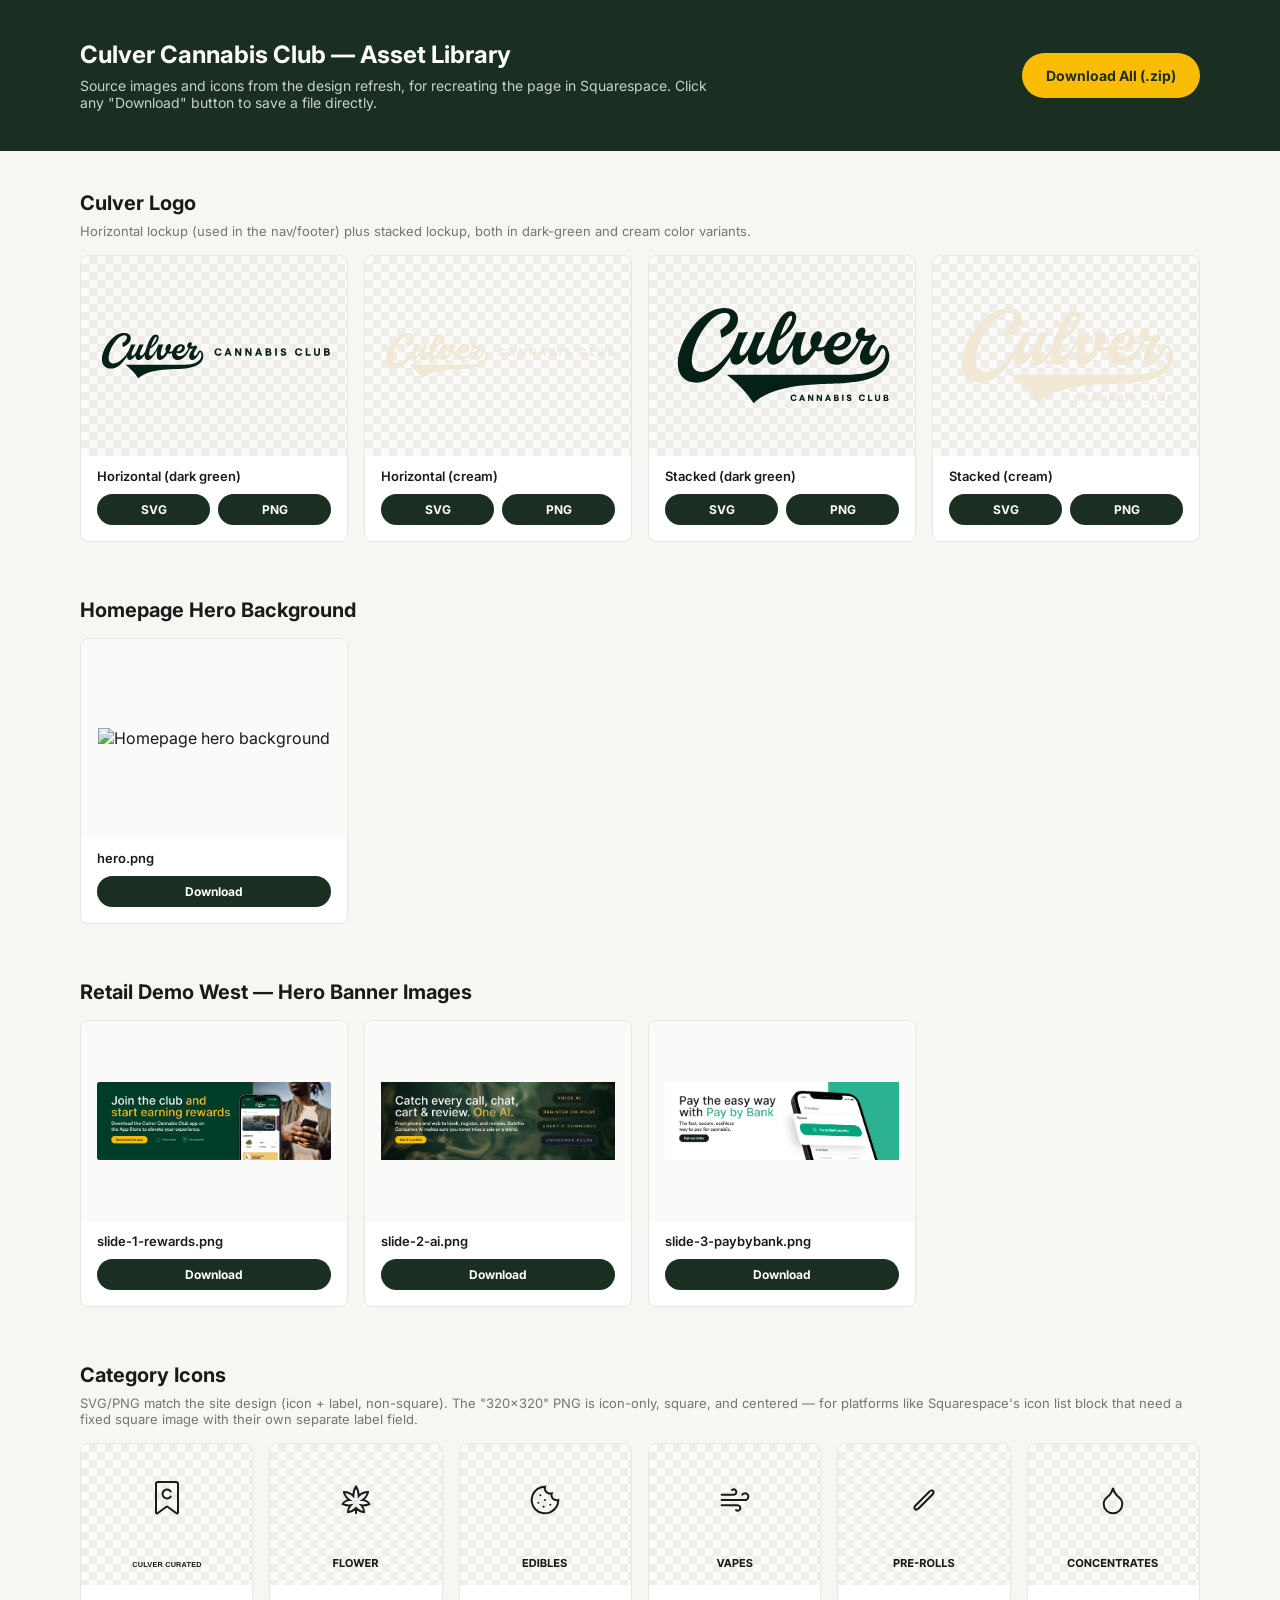
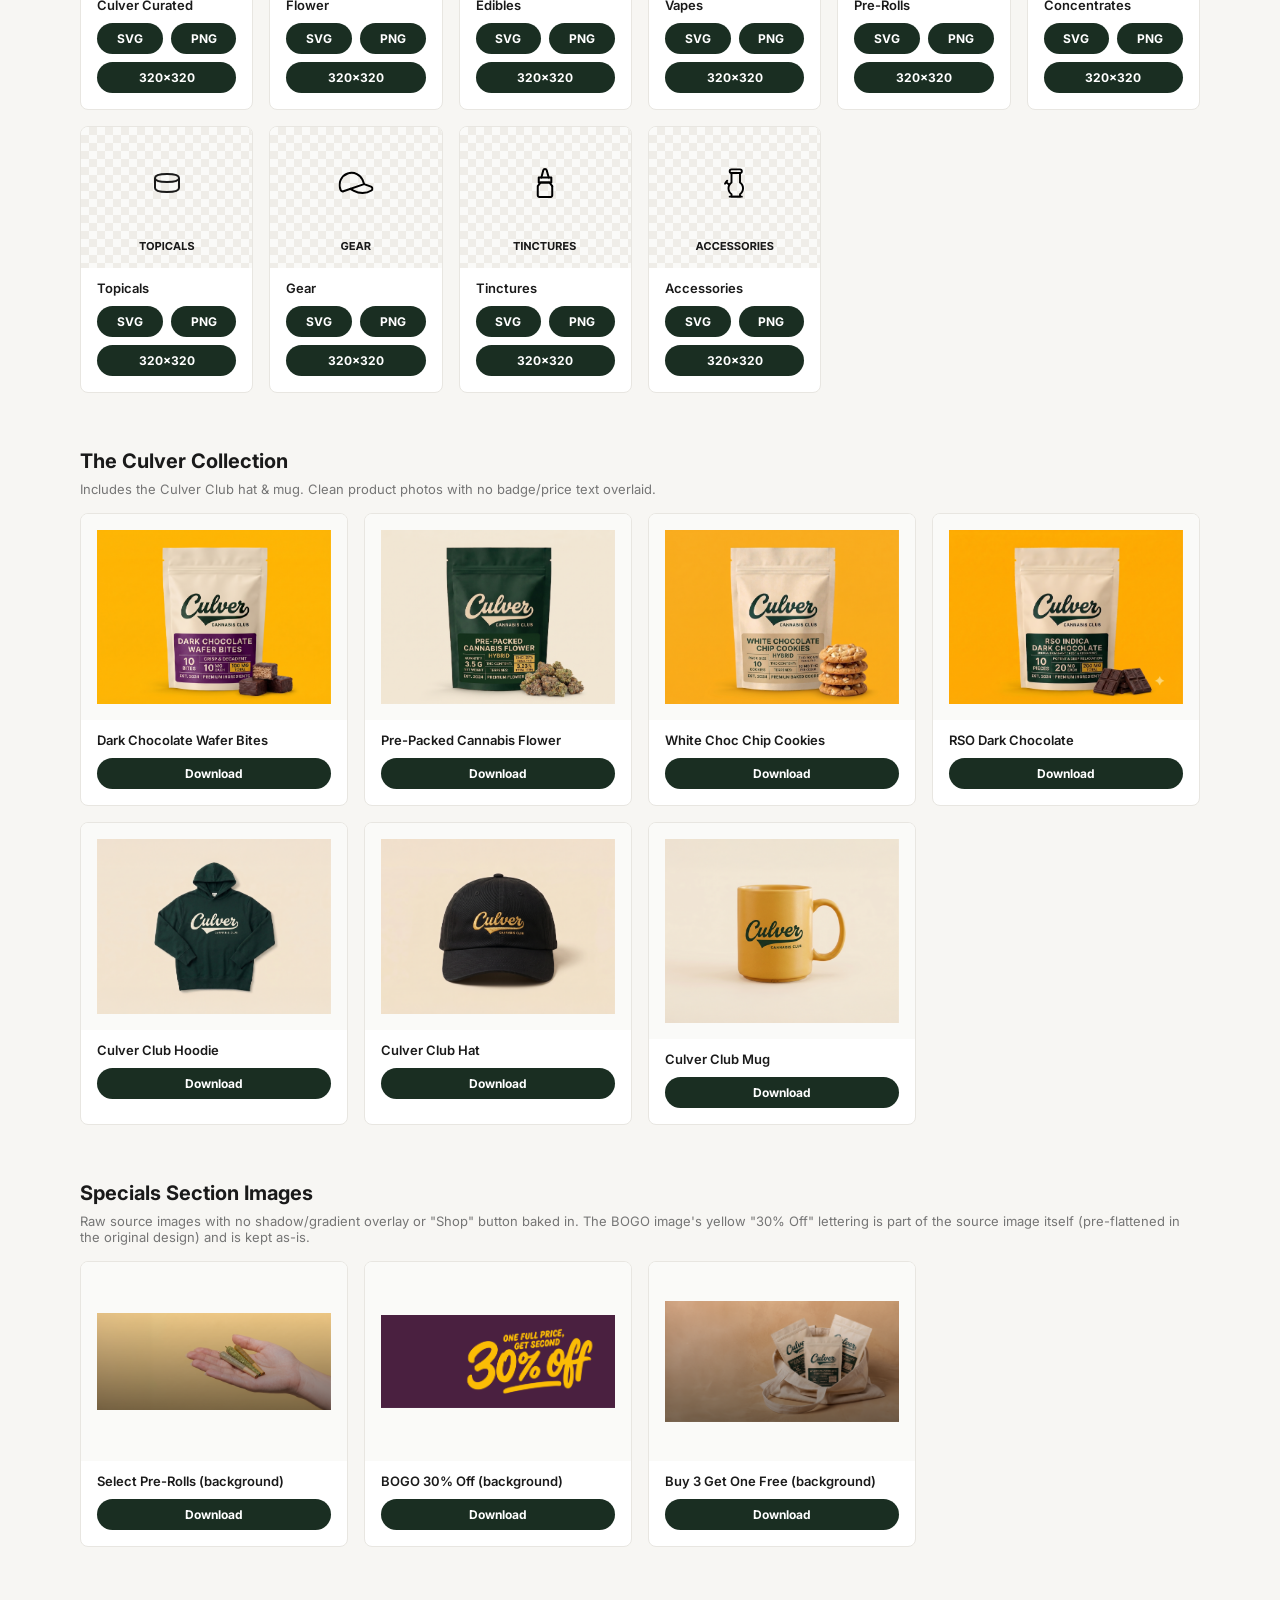
==== commit a697bba9: "Add square 320x320 icon-only category icon PNGs Squarespace's icon list block needs a fixed 320x320 " ====
--- a/asset-library.html
+++ b/asset-library.html
@@ -110,6 +110,7 @@
 
   <section class="lib-section">
     <h2>Category Icons</h2>
+    <p class="section-note">SVG/PNG match the site design (icon + label, non-square). The "320×320" PNG is icon-only, square, and centered — for platforms like Squarespace's icon list block that need a fixed square image with their own separate label field.</p>
     <div class="asset-grid asset-grid-compact">
       <div class="asset-card">
         <div class="asset-thumb checker"><img src="assets/library/categories/culver-curated.svg" alt="Culver Curated icon"></div>
@@ -118,6 +119,7 @@
           <div class="btn-row">
             <a class="btn-download" href="assets/library/categories/culver-curated.svg" download>SVG</a>
             <a class="btn-download" href="assets/library/categories/culver-curated.png" download>PNG</a>
+            <a class="btn-download" href="assets/library/categories-square/culver-curated.png" download>320&times;320</a>
           </div>
         </div>
       </div>
@@ -128,6 +130,7 @@
           <div class="btn-row">
             <a class="btn-download" href="assets/library/categories/flower.svg" download>SVG</a>
             <a class="btn-download" href="assets/library/categories/flower.png" download>PNG</a>
+            <a class="btn-download" href="assets/library/categories-square/flower.png" download>320&times;320</a>
           </div>
         </div>
       </div>
@@ -138,6 +141,7 @@
           <div class="btn-row">
             <a class="btn-download" href="assets/library/categories/edibles.svg" download>SVG</a>
             <a class="btn-download" href="assets/library/categories/edibles.png" download>PNG</a>
+            <a class="btn-download" href="assets/library/categories-square/edibles.png" download>320&times;320</a>
           </div>
         </div>
       </div>
@@ -148,6 +152,7 @@
           <div class="btn-row">
             <a class="btn-download" href="assets/library/categories/vapes.svg" download>SVG</a>
             <a class="btn-download" href="assets/library/categories/vapes.png" download>PNG</a>
+            <a class="btn-download" href="assets/library/categories-square/vapes.png" download>320&times;320</a>
           </div>
         </div>
       </div>
@@ -158,6 +163,7 @@
           <div class="btn-row">
             <a class="btn-download" href="assets/library/categories/pre-rolls.svg" download>SVG</a>
             <a class="btn-download" href="assets/library/categories/pre-rolls.png" download>PNG</a>
+            <a class="btn-download" href="assets/library/categories-square/pre-rolls.png" download>320&times;320</a>
           </div>
         </div>
       </div>
@@ -168,6 +174,7 @@
           <div class="btn-row">
             <a class="btn-download" href="assets/library/categories/concentrates.svg" download>SVG</a>
             <a class="btn-download" href="assets/library/categories/concentrates.png" download>PNG</a>
+            <a class="btn-download" href="assets/library/categories-square/concentrates.png" download>320&times;320</a>
           </div>
         </div>
       </div>
@@ -178,6 +185,7 @@
           <div class="btn-row">
             <a class="btn-download" href="assets/library/categories/topicals.svg" download>SVG</a>
             <a class="btn-download" href="assets/library/categories/topicals.png" download>PNG</a>
+            <a class="btn-download" href="assets/library/categories-square/topicals.png" download>320&times;320</a>
           </div>
         </div>
       </div>
@@ -188,6 +196,7 @@
           <div class="btn-row">
             <a class="btn-download" href="assets/library/categories/gear.svg" download>SVG</a>
             <a class="btn-download" href="assets/library/categories/gear.png" download>PNG</a>
+            <a class="btn-download" href="assets/library/categories-square/gear.png" download>320&times;320</a>
           </div>
         </div>
       </div>
@@ -198,6 +207,7 @@
           <div class="btn-row">
             <a class="btn-download" href="assets/library/categories/tinctures.svg" download>SVG</a>
             <a class="btn-download" href="assets/library/categories/tinctures.png" download>PNG</a>
+            <a class="btn-download" href="assets/library/categories-square/tinctures.png" download>320&times;320</a>
           </div>
         </div>
       </div>
@@ -208,6 +218,7 @@
           <div class="btn-row">
             <a class="btn-download" href="assets/library/categories/accessories.svg" download>SVG</a>
             <a class="btn-download" href="assets/library/categories/accessories.png" download>PNG</a>
+            <a class="btn-download" href="assets/library/categories-square/accessories.png" download>320&times;320</a>
           </div>
         </div>
       </div>
--- a/asset-library.css
+++ b/asset-library.css
@@ -136,9 +136,11 @@
 
 .btn-row {
   display: flex;
+  flex-wrap: wrap;
   gap: 8px;
 }
 
 .btn-row .btn-download {
   flex: 1;
+  min-width: 60px;
 }
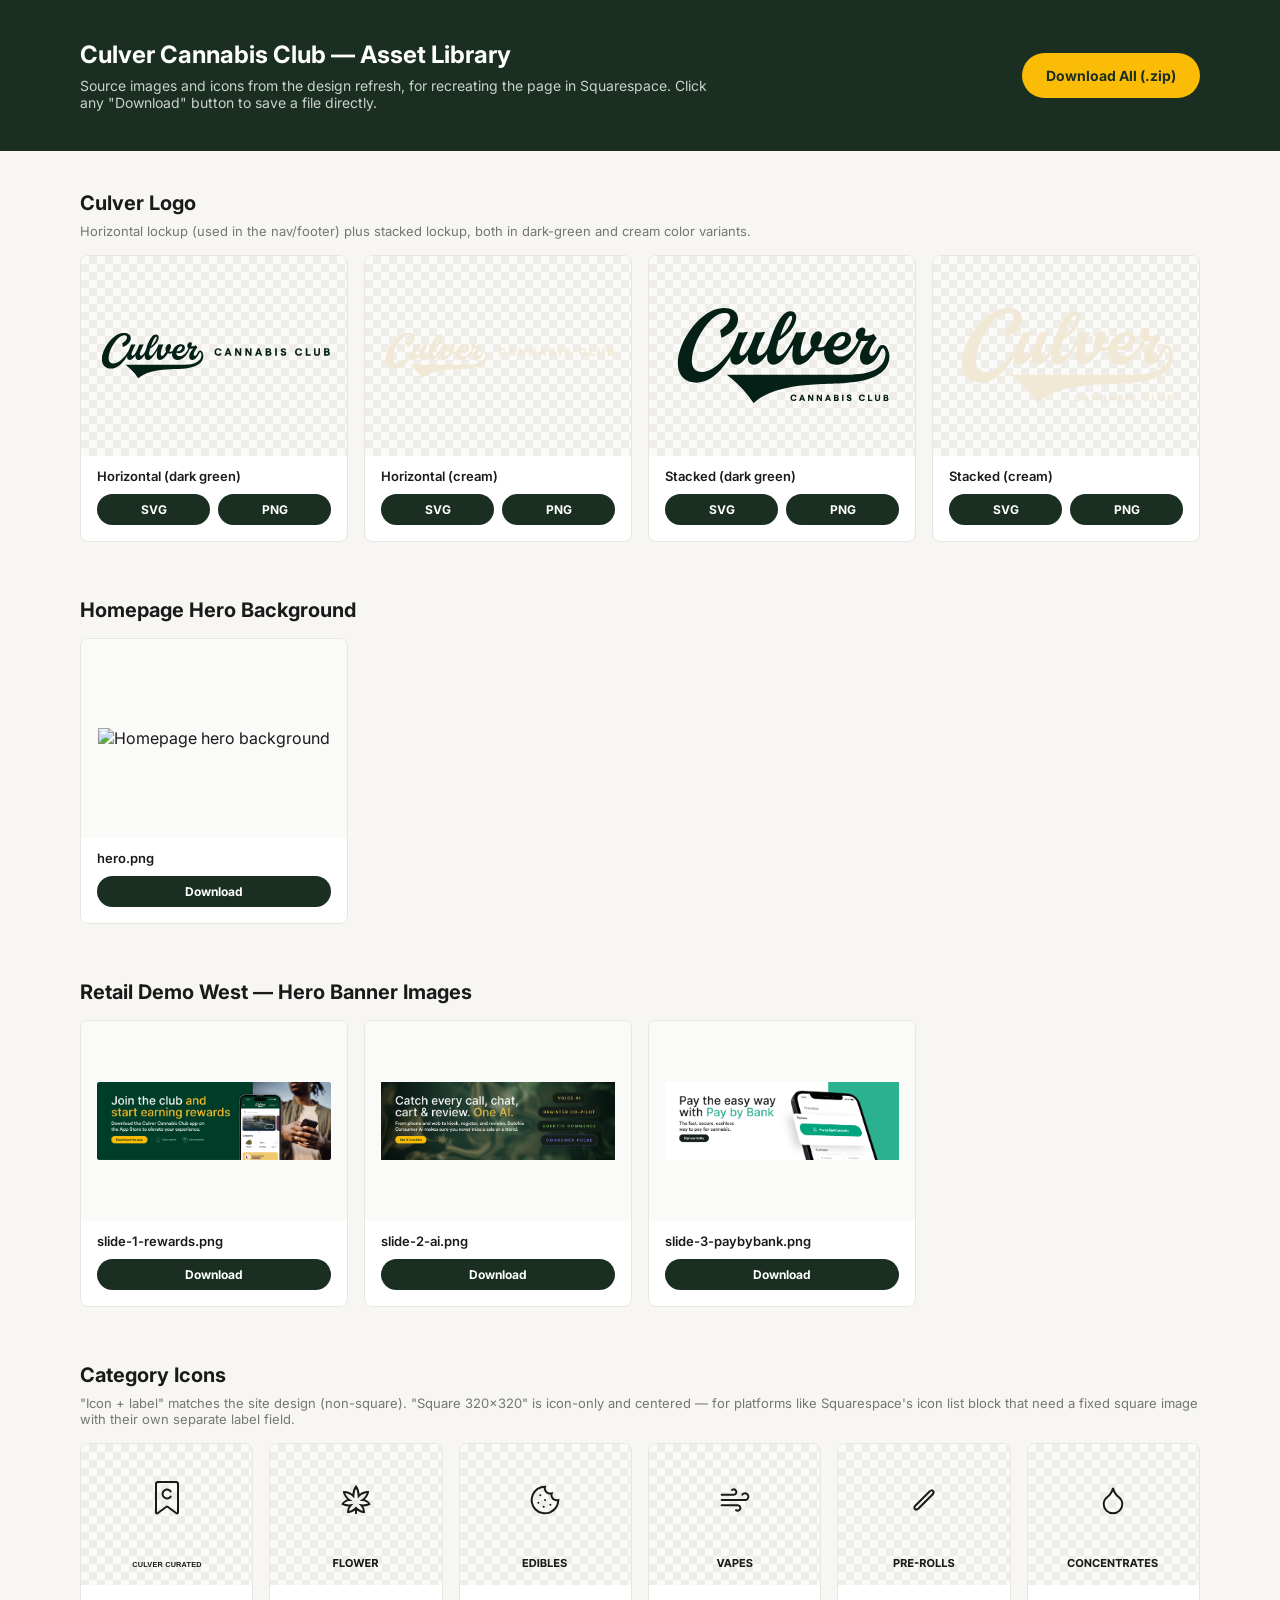
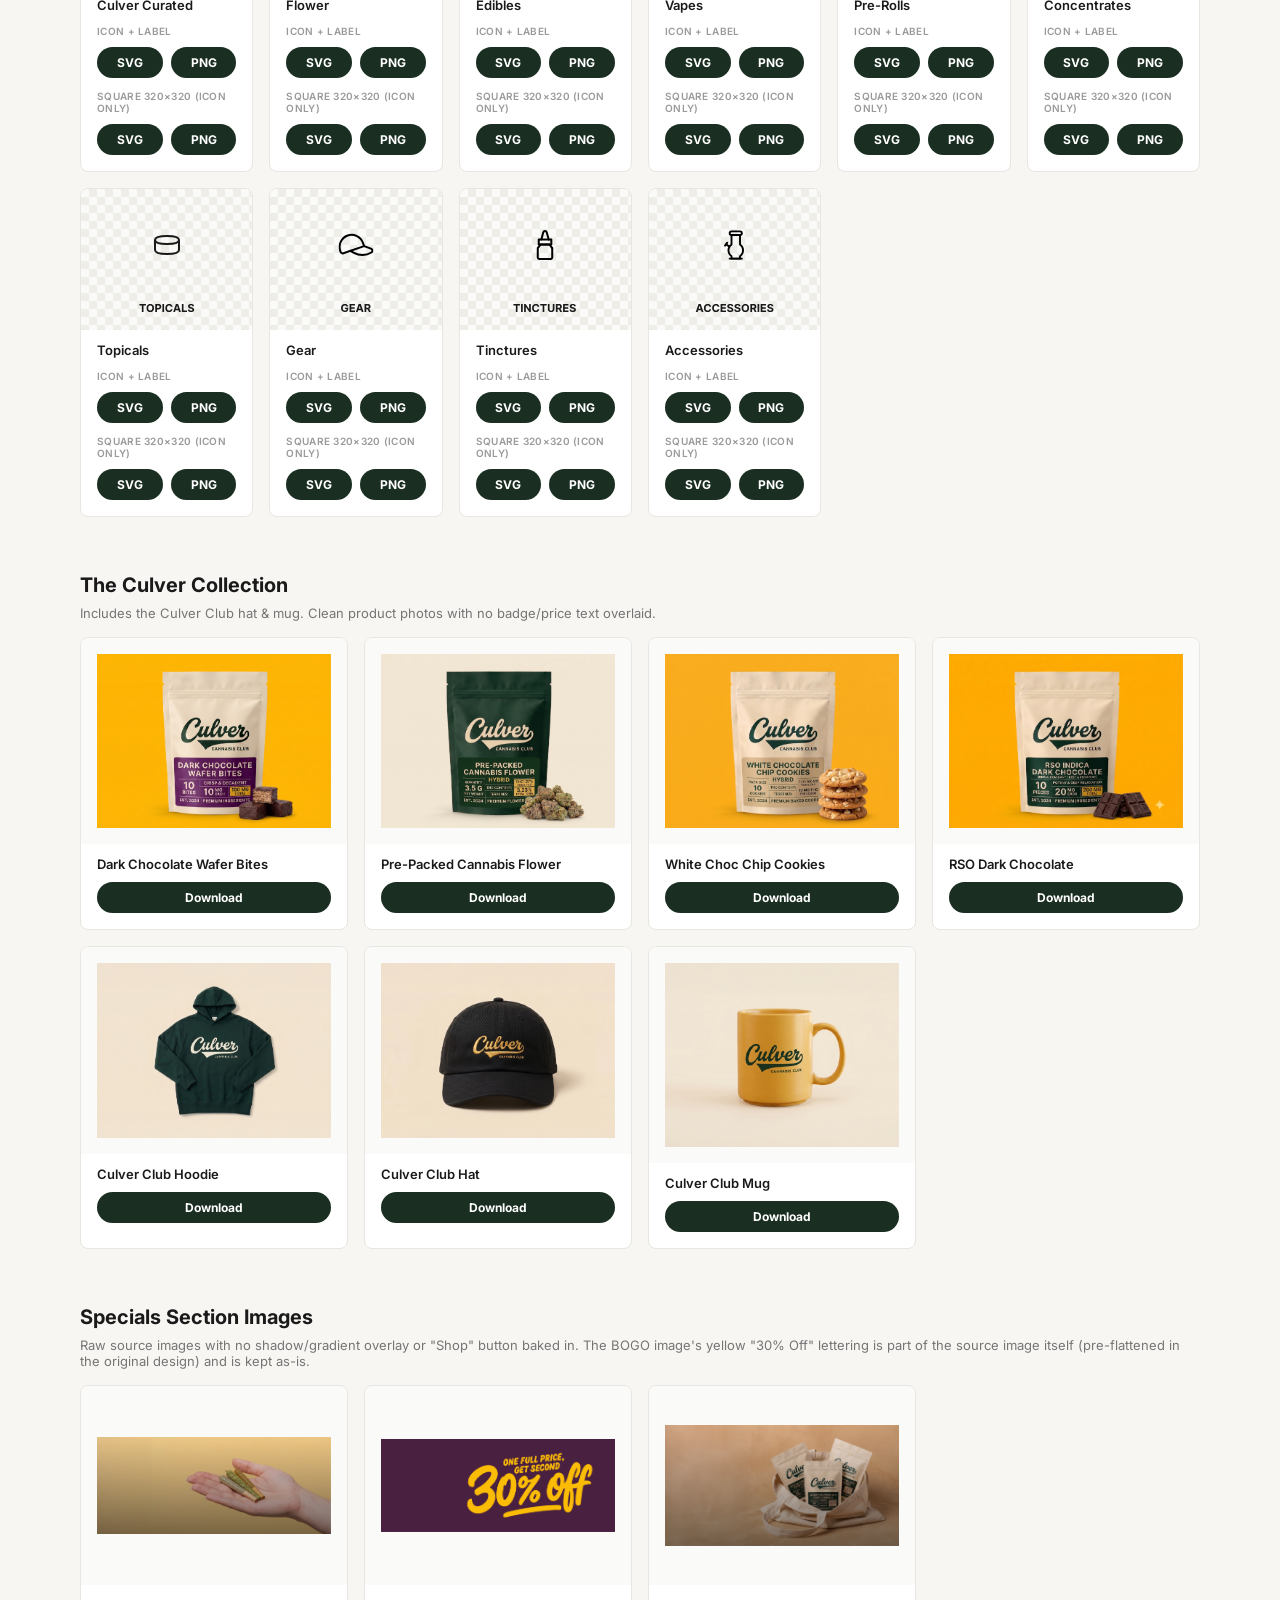
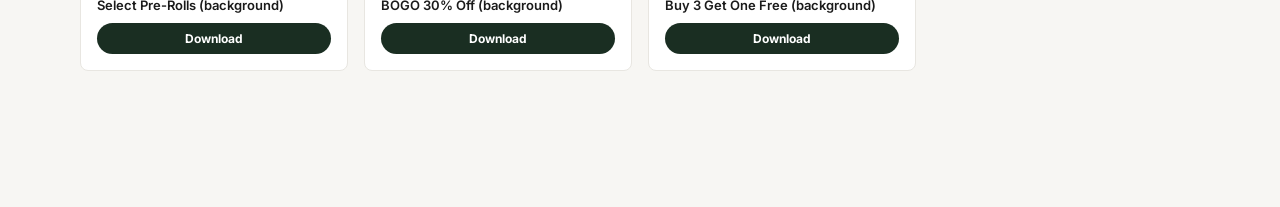
==== commit 67df57c4: "Add SVG download for the square icon-only category icons The icon-only square SVGs existed on disk b" ====
--- a/asset-library.html
+++ b/asset-library.html
@@ -110,16 +110,21 @@
 
   <section class="lib-section">
     <h2>Category Icons</h2>
-    <p class="section-note">SVG/PNG match the site design (icon + label, non-square). The "320×320" PNG is icon-only, square, and centered — for platforms like Squarespace's icon list block that need a fixed square image with their own separate label field.</p>
+    <p class="section-note">"Icon + label" matches the site design (non-square). "Square 320×320" is icon-only and centered — for platforms like Squarespace's icon list block that need a fixed square image with their own separate label field.</p>
     <div class="asset-grid asset-grid-compact">
       <div class="asset-card">
         <div class="asset-thumb checker"><img src="assets/library/categories/culver-curated.svg" alt="Culver Curated icon"></div>
         <div class="asset-info">
           <span class="asset-name">Culver Curated</span>
+          <span class="btn-group-label">Icon + label</span>
           <div class="btn-row">
             <a class="btn-download" href="assets/library/categories/culver-curated.svg" download>SVG</a>
             <a class="btn-download" href="assets/library/categories/culver-curated.png" download>PNG</a>
-            <a class="btn-download" href="assets/library/categories-square/culver-curated.png" download>320&times;320</a>
+          </div>
+          <span class="btn-group-label">Square 320&times;320 (icon only)</span>
+          <div class="btn-row">
+            <a class="btn-download" href="assets/library/categories-square/culver-curated.svg" download>SVG</a>
+            <a class="btn-download" href="assets/library/categories-square/culver-curated.png" download>PNG</a>
           </div>
         </div>
       </div>
@@ -127,10 +132,15 @@
         <div class="asset-thumb checker"><img src="assets/library/categories/flower.svg" alt="Flower icon"></div>
         <div class="asset-info">
           <span class="asset-name">Flower</span>
+          <span class="btn-group-label">Icon + label</span>
           <div class="btn-row">
             <a class="btn-download" href="assets/library/categories/flower.svg" download>SVG</a>
             <a class="btn-download" href="assets/library/categories/flower.png" download>PNG</a>
-            <a class="btn-download" href="assets/library/categories-square/flower.png" download>320&times;320</a>
+          </div>
+          <span class="btn-group-label">Square 320&times;320 (icon only)</span>
+          <div class="btn-row">
+            <a class="btn-download" href="assets/library/categories-square/flower.svg" download>SVG</a>
+            <a class="btn-download" href="assets/library/categories-square/flower.png" download>PNG</a>
           </div>
         </div>
       </div>
@@ -138,10 +148,15 @@
         <div class="asset-thumb checker"><img src="assets/library/categories/edibles.svg" alt="Edibles icon"></div>
         <div class="asset-info">
           <span class="asset-name">Edibles</span>
+          <span class="btn-group-label">Icon + label</span>
           <div class="btn-row">
             <a class="btn-download" href="assets/library/categories/edibles.svg" download>SVG</a>
             <a class="btn-download" href="assets/library/categories/edibles.png" download>PNG</a>
-            <a class="btn-download" href="assets/library/categories-square/edibles.png" download>320&times;320</a>
+          </div>
+          <span class="btn-group-label">Square 320&times;320 (icon only)</span>
+          <div class="btn-row">
+            <a class="btn-download" href="assets/library/categories-square/edibles.svg" download>SVG</a>
+            <a class="btn-download" href="assets/library/categories-square/edibles.png" download>PNG</a>
           </div>
         </div>
       </div>
@@ -149,10 +164,15 @@
         <div class="asset-thumb checker"><img src="assets/library/categories/vapes.svg" alt="Vapes icon"></div>
         <div class="asset-info">
           <span class="asset-name">Vapes</span>
+          <span class="btn-group-label">Icon + label</span>
           <div class="btn-row">
             <a class="btn-download" href="assets/library/categories/vapes.svg" download>SVG</a>
             <a class="btn-download" href="assets/library/categories/vapes.png" download>PNG</a>
-            <a class="btn-download" href="assets/library/categories-square/vapes.png" download>320&times;320</a>
+          </div>
+          <span class="btn-group-label">Square 320&times;320 (icon only)</span>
+          <div class="btn-row">
+            <a class="btn-download" href="assets/library/categories-square/vapes.svg" download>SVG</a>
+            <a class="btn-download" href="assets/library/categories-square/vapes.png" download>PNG</a>
           </div>
         </div>
       </div>
@@ -160,10 +180,15 @@
         <div class="asset-thumb checker"><img src="assets/library/categories/pre-rolls.svg" alt="Pre-Rolls icon"></div>
         <div class="asset-info">
           <span class="asset-name">Pre-Rolls</span>
+          <span class="btn-group-label">Icon + label</span>
           <div class="btn-row">
             <a class="btn-download" href="assets/library/categories/pre-rolls.svg" download>SVG</a>
             <a class="btn-download" href="assets/library/categories/pre-rolls.png" download>PNG</a>
-            <a class="btn-download" href="assets/library/categories-square/pre-rolls.png" download>320&times;320</a>
+          </div>
+          <span class="btn-group-label">Square 320&times;320 (icon only)</span>
+          <div class="btn-row">
+            <a class="btn-download" href="assets/library/categories-square/pre-rolls.svg" download>SVG</a>
+            <a class="btn-download" href="assets/library/categories-square/pre-rolls.png" download>PNG</a>
           </div>
         </div>
       </div>
@@ -171,10 +196,15 @@
         <div class="asset-thumb checker"><img src="assets/library/categories/concentrates.svg" alt="Concentrates icon"></div>
         <div class="asset-info">
           <span class="asset-name">Concentrates</span>
+          <span class="btn-group-label">Icon + label</span>
           <div class="btn-row">
             <a class="btn-download" href="assets/library/categories/concentrates.svg" download>SVG</a>
             <a class="btn-download" href="assets/library/categories/concentrates.png" download>PNG</a>
-            <a class="btn-download" href="assets/library/categories-square/concentrates.png" download>320&times;320</a>
+          </div>
+          <span class="btn-group-label">Square 320&times;320 (icon only)</span>
+          <div class="btn-row">
+            <a class="btn-download" href="assets/library/categories-square/concentrates.svg" download>SVG</a>
+            <a class="btn-download" href="assets/library/categories-square/concentrates.png" download>PNG</a>
           </div>
         </div>
       </div>
@@ -182,10 +212,15 @@
         <div class="asset-thumb checker"><img src="assets/library/categories/topicals.svg" alt="Topicals icon"></div>
         <div class="asset-info">
           <span class="asset-name">Topicals</span>
+          <span class="btn-group-label">Icon + label</span>
           <div class="btn-row">
             <a class="btn-download" href="assets/library/categories/topicals.svg" download>SVG</a>
             <a class="btn-download" href="assets/library/categories/topicals.png" download>PNG</a>
-            <a class="btn-download" href="assets/library/categories-square/topicals.png" download>320&times;320</a>
+          </div>
+          <span class="btn-group-label">Square 320&times;320 (icon only)</span>
+          <div class="btn-row">
+            <a class="btn-download" href="assets/library/categories-square/topicals.svg" download>SVG</a>
+            <a class="btn-download" href="assets/library/categories-square/topicals.png" download>PNG</a>
           </div>
         </div>
       </div>
@@ -193,10 +228,15 @@
         <div class="asset-thumb checker"><img src="assets/library/categories/gear.svg" alt="Gear icon"></div>
         <div class="asset-info">
           <span class="asset-name">Gear</span>
+          <span class="btn-group-label">Icon + label</span>
           <div class="btn-row">
             <a class="btn-download" href="assets/library/categories/gear.svg" download>SVG</a>
             <a class="btn-download" href="assets/library/categories/gear.png" download>PNG</a>
-            <a class="btn-download" href="assets/library/categories-square/gear.png" download>320&times;320</a>
+          </div>
+          <span class="btn-group-label">Square 320&times;320 (icon only)</span>
+          <div class="btn-row">
+            <a class="btn-download" href="assets/library/categories-square/gear.svg" download>SVG</a>
+            <a class="btn-download" href="assets/library/categories-square/gear.png" download>PNG</a>
           </div>
         </div>
       </div>
@@ -204,10 +244,15 @@
         <div class="asset-thumb checker"><img src="assets/library/categories/tinctures.svg" alt="Tinctures icon"></div>
         <div class="asset-info">
           <span class="asset-name">Tinctures</span>
+          <span class="btn-group-label">Icon + label</span>
           <div class="btn-row">
             <a class="btn-download" href="assets/library/categories/tinctures.svg" download>SVG</a>
             <a class="btn-download" href="assets/library/categories/tinctures.png" download>PNG</a>
-            <a class="btn-download" href="assets/library/categories-square/tinctures.png" download>320&times;320</a>
+          </div>
+          <span class="btn-group-label">Square 320&times;320 (icon only)</span>
+          <div class="btn-row">
+            <a class="btn-download" href="assets/library/categories-square/tinctures.svg" download>SVG</a>
+            <a class="btn-download" href="assets/library/categories-square/tinctures.png" download>PNG</a>
           </div>
         </div>
       </div>
@@ -215,10 +260,15 @@
         <div class="asset-thumb checker"><img src="assets/library/categories/accessories.svg" alt="Accessories icon"></div>
         <div class="asset-info">
           <span class="asset-name">Accessories</span>
+          <span class="btn-group-label">Icon + label</span>
           <div class="btn-row">
             <a class="btn-download" href="assets/library/categories/accessories.svg" download>SVG</a>
             <a class="btn-download" href="assets/library/categories/accessories.png" download>PNG</a>
-            <a class="btn-download" href="assets/library/categories-square/accessories.png" download>320&times;320</a>
+          </div>
+          <span class="btn-group-label">Square 320&times;320 (icon only)</span>
+          <div class="btn-row">
+            <a class="btn-download" href="assets/library/categories-square/accessories.svg" download>SVG</a>
+            <a class="btn-download" href="assets/library/categories-square/accessories.png" download>PNG</a>
           </div>
         </div>
       </div>
--- a/asset-library.css
+++ b/asset-library.css
@@ -122,6 +122,19 @@
   word-break: break-word;
 }
 
+.btn-group-label {
+  font-size: 10px;
+  font-weight: 600;
+  text-transform: uppercase;
+  letter-spacing: 0.3px;
+  color: #9A9A9A;
+  margin-top: 2px;
+}
+
+.btn-group-label:first-of-type {
+  margin-top: 0;
+}
+
 .btn-download {
   display: inline-block;
   text-align: center;
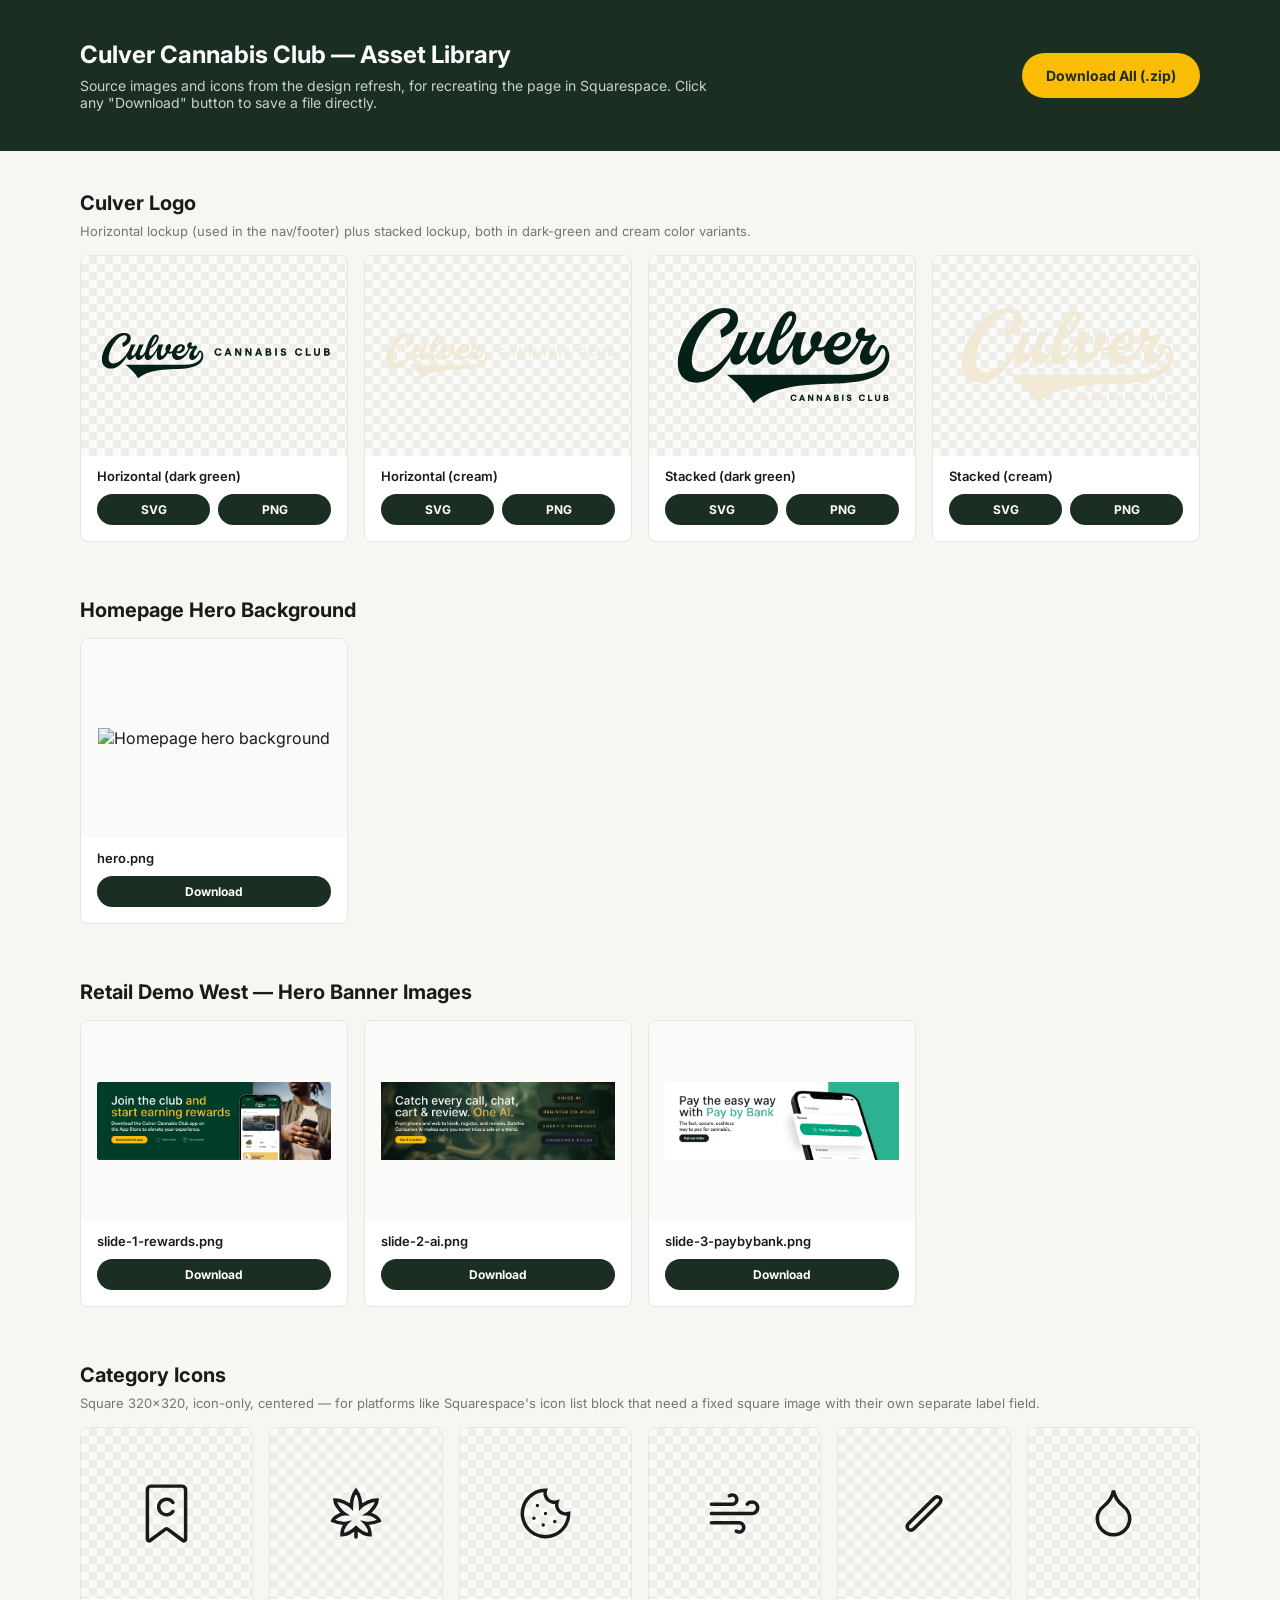
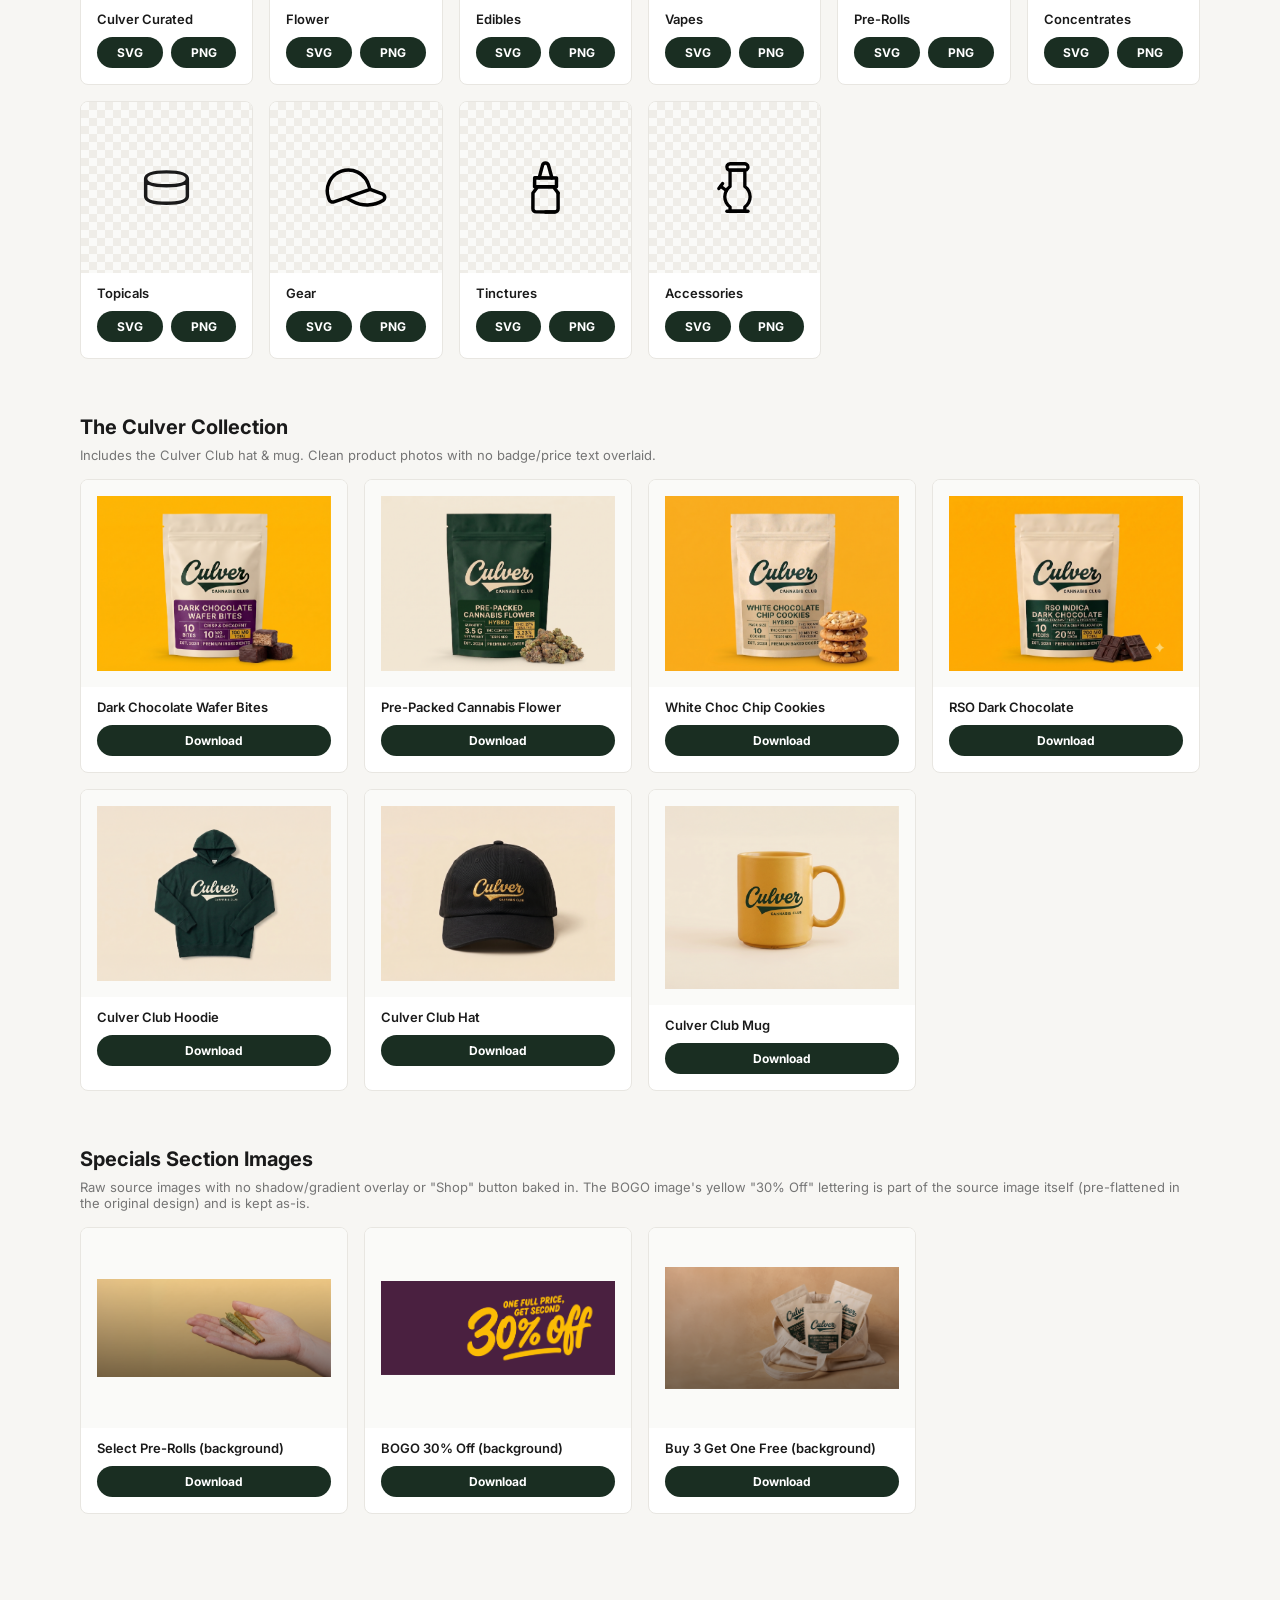
==== commit 56d4efff: "Remove Icon + Label download option from category icons Category icons now only offer the square 320" ====
--- a/asset-library.html
+++ b/asset-library.html
@@ -110,18 +110,12 @@
 
   <section class="lib-section">
     <h2>Category Icons</h2>
-    <p class="section-note">"Icon + label" matches the site design (non-square). "Square 320×320" is icon-only and centered — for platforms like Squarespace's icon list block that need a fixed square image with their own separate label field.</p>
+    <p class="section-note">Square 320×320, icon-only, centered — for platforms like Squarespace's icon list block that need a fixed square image with their own separate label field.</p>
     <div class="asset-grid asset-grid-compact">
       <div class="asset-card">
-        <div class="asset-thumb checker"><img src="assets/library/categories/culver-curated.svg" alt="Culver Curated icon"></div>
+        <div class="asset-thumb checker"><img src="assets/library/categories-square/culver-curated.svg" alt="Culver Curated icon"></div>
         <div class="asset-info">
           <span class="asset-name">Culver Curated</span>
-          <span class="btn-group-label">Icon + label</span>
-          <div class="btn-row">
-            <a class="btn-download" href="assets/library/categories/culver-curated.svg" download>SVG</a>
-            <a class="btn-download" href="assets/library/categories/culver-curated.png" download>PNG</a>
-          </div>
-          <span class="btn-group-label">Square 320&times;320 (icon only)</span>
           <div class="btn-row">
             <a class="btn-download" href="assets/library/categories-square/culver-curated.svg" download>SVG</a>
             <a class="btn-download" href="assets/library/categories-square/culver-curated.png" download>PNG</a>
@@ -129,15 +123,9 @@
         </div>
       </div>
       <div class="asset-card">
-        <div class="asset-thumb checker"><img src="assets/library/categories/flower.svg" alt="Flower icon"></div>
+        <div class="asset-thumb checker"><img src="assets/library/categories-square/flower.svg" alt="Flower icon"></div>
         <div class="asset-info">
           <span class="asset-name">Flower</span>
-          <span class="btn-group-label">Icon + label</span>
-          <div class="btn-row">
-            <a class="btn-download" href="assets/library/categories/flower.svg" download>SVG</a>
-            <a class="btn-download" href="assets/library/categories/flower.png" download>PNG</a>
-          </div>
-          <span class="btn-group-label">Square 320&times;320 (icon only)</span>
           <div class="btn-row">
             <a class="btn-download" href="assets/library/categories-square/flower.svg" download>SVG</a>
             <a class="btn-download" href="assets/library/categories-square/flower.png" download>PNG</a>
@@ -145,15 +133,9 @@
         </div>
       </div>
       <div class="asset-card">
-        <div class="asset-thumb checker"><img src="assets/library/categories/edibles.svg" alt="Edibles icon"></div>
+        <div class="asset-thumb checker"><img src="assets/library/categories-square/edibles.svg" alt="Edibles icon"></div>
         <div class="asset-info">
           <span class="asset-name">Edibles</span>
-          <span class="btn-group-label">Icon + label</span>
-          <div class="btn-row">
-            <a class="btn-download" href="assets/library/categories/edibles.svg" download>SVG</a>
-            <a class="btn-download" href="assets/library/categories/edibles.png" download>PNG</a>
-          </div>
-          <span class="btn-group-label">Square 320&times;320 (icon only)</span>
           <div class="btn-row">
             <a class="btn-download" href="assets/library/categories-square/edibles.svg" download>SVG</a>
             <a class="btn-download" href="assets/library/categories-square/edibles.png" download>PNG</a>
@@ -161,15 +143,9 @@
         </div>
       </div>
       <div class="asset-card">
-        <div class="asset-thumb checker"><img src="assets/library/categories/vapes.svg" alt="Vapes icon"></div>
+        <div class="asset-thumb checker"><img src="assets/library/categories-square/vapes.svg" alt="Vapes icon"></div>
         <div class="asset-info">
           <span class="asset-name">Vapes</span>
-          <span class="btn-group-label">Icon + label</span>
-          <div class="btn-row">
-            <a class="btn-download" href="assets/library/categories/vapes.svg" download>SVG</a>
-            <a class="btn-download" href="assets/library/categories/vapes.png" download>PNG</a>
-          </div>
-          <span class="btn-group-label">Square 320&times;320 (icon only)</span>
           <div class="btn-row">
             <a class="btn-download" href="assets/library/categories-square/vapes.svg" download>SVG</a>
             <a class="btn-download" href="assets/library/categories-square/vapes.png" download>PNG</a>
@@ -177,15 +153,9 @@
         </div>
       </div>
       <div class="asset-card">
-        <div class="asset-thumb checker"><img src="assets/library/categories/pre-rolls.svg" alt="Pre-Rolls icon"></div>
+        <div class="asset-thumb checker"><img src="assets/library/categories-square/pre-rolls.svg" alt="Pre-Rolls icon"></div>
         <div class="asset-info">
           <span class="asset-name">Pre-Rolls</span>
-          <span class="btn-group-label">Icon + label</span>
-          <div class="btn-row">
-            <a class="btn-download" href="assets/library/categories/pre-rolls.svg" download>SVG</a>
-            <a class="btn-download" href="assets/library/categories/pre-rolls.png" download>PNG</a>
-          </div>
-          <span class="btn-group-label">Square 320&times;320 (icon only)</span>
           <div class="btn-row">
             <a class="btn-download" href="assets/library/categories-square/pre-rolls.svg" download>SVG</a>
             <a class="btn-download" href="assets/library/categories-square/pre-rolls.png" download>PNG</a>
@@ -193,15 +163,9 @@
         </div>
       </div>
       <div class="asset-card">
-        <div class="asset-thumb checker"><img src="assets/library/categories/concentrates.svg" alt="Concentrates icon"></div>
+        <div class="asset-thumb checker"><img src="assets/library/categories-square/concentrates.svg" alt="Concentrates icon"></div>
         <div class="asset-info">
           <span class="asset-name">Concentrates</span>
-          <span class="btn-group-label">Icon + label</span>
-          <div class="btn-row">
-            <a class="btn-download" href="assets/library/categories/concentrates.svg" download>SVG</a>
-            <a class="btn-download" href="assets/library/categories/concentrates.png" download>PNG</a>
-          </div>
-          <span class="btn-group-label">Square 320&times;320 (icon only)</span>
           <div class="btn-row">
             <a class="btn-download" href="assets/library/categories-square/concentrates.svg" download>SVG</a>
             <a class="btn-download" href="assets/library/categories-square/concentrates.png" download>PNG</a>
@@ -209,15 +173,9 @@
         </div>
       </div>
       <div class="asset-card">
-        <div class="asset-thumb checker"><img src="assets/library/categories/topicals.svg" alt="Topicals icon"></div>
+        <div class="asset-thumb checker"><img src="assets/library/categories-square/topicals.svg" alt="Topicals icon"></div>
         <div class="asset-info">
           <span class="asset-name">Topicals</span>
-          <span class="btn-group-label">Icon + label</span>
-          <div class="btn-row">
-            <a class="btn-download" href="assets/library/categories/topicals.svg" download>SVG</a>
-            <a class="btn-download" href="assets/library/categories/topicals.png" download>PNG</a>
-          </div>
-          <span class="btn-group-label">Square 320&times;320 (icon only)</span>
           <div class="btn-row">
             <a class="btn-download" href="assets/library/categories-square/topicals.svg" download>SVG</a>
             <a class="btn-download" href="assets/library/categories-square/topicals.png" download>PNG</a>
@@ -225,15 +183,9 @@
         </div>
       </div>
       <div class="asset-card">
-        <div class="asset-thumb checker"><img src="assets/library/categories/gear.svg" alt="Gear icon"></div>
+        <div class="asset-thumb checker"><img src="assets/library/categories-square/gear.svg" alt="Gear icon"></div>
         <div class="asset-info">
           <span class="asset-name">Gear</span>
-          <span class="btn-group-label">Icon + label</span>
-          <div class="btn-row">
-            <a class="btn-download" href="assets/library/categories/gear.svg" download>SVG</a>
-            <a class="btn-download" href="assets/library/categories/gear.png" download>PNG</a>
-          </div>
-          <span class="btn-group-label">Square 320&times;320 (icon only)</span>
           <div class="btn-row">
             <a class="btn-download" href="assets/library/categories-square/gear.svg" download>SVG</a>
             <a class="btn-download" href="assets/library/categories-square/gear.png" download>PNG</a>
@@ -241,15 +193,9 @@
         </div>
       </div>
       <div class="asset-card">
-        <div class="asset-thumb checker"><img src="assets/library/categories/tinctures.svg" alt="Tinctures icon"></div>
+        <div class="asset-thumb checker"><img src="assets/library/categories-square/tinctures.svg" alt="Tinctures icon"></div>
         <div class="asset-info">
           <span class="asset-name">Tinctures</span>
-          <span class="btn-group-label">Icon + label</span>
-          <div class="btn-row">
-            <a class="btn-download" href="assets/library/categories/tinctures.svg" download>SVG</a>
-            <a class="btn-download" href="assets/library/categories/tinctures.png" download>PNG</a>
-          </div>
-          <span class="btn-group-label">Square 320&times;320 (icon only)</span>
           <div class="btn-row">
             <a class="btn-download" href="assets/library/categories-square/tinctures.svg" download>SVG</a>
             <a class="btn-download" href="assets/library/categories-square/tinctures.png" download>PNG</a>
@@ -257,15 +203,9 @@
         </div>
       </div>
       <div class="asset-card">
-        <div class="asset-thumb checker"><img src="assets/library/categories/accessories.svg" alt="Accessories icon"></div>
+        <div class="asset-thumb checker"><img src="assets/library/categories-square/accessories.svg" alt="Accessories icon"></div>
         <div class="asset-info">
           <span class="asset-name">Accessories</span>
-          <span class="btn-group-label">Icon + label</span>
-          <div class="btn-row">
-            <a class="btn-download" href="assets/library/categories/accessories.svg" download>SVG</a>
-            <a class="btn-download" href="assets/library/categories/accessories.png" download>PNG</a>
-          </div>
-          <span class="btn-group-label">Square 320&times;320 (icon only)</span>
           <div class="btn-row">
             <a class="btn-download" href="assets/library/categories-square/accessories.svg" download>SVG</a>
             <a class="btn-download" href="assets/library/categories-square/accessories.png" download>PNG</a>
